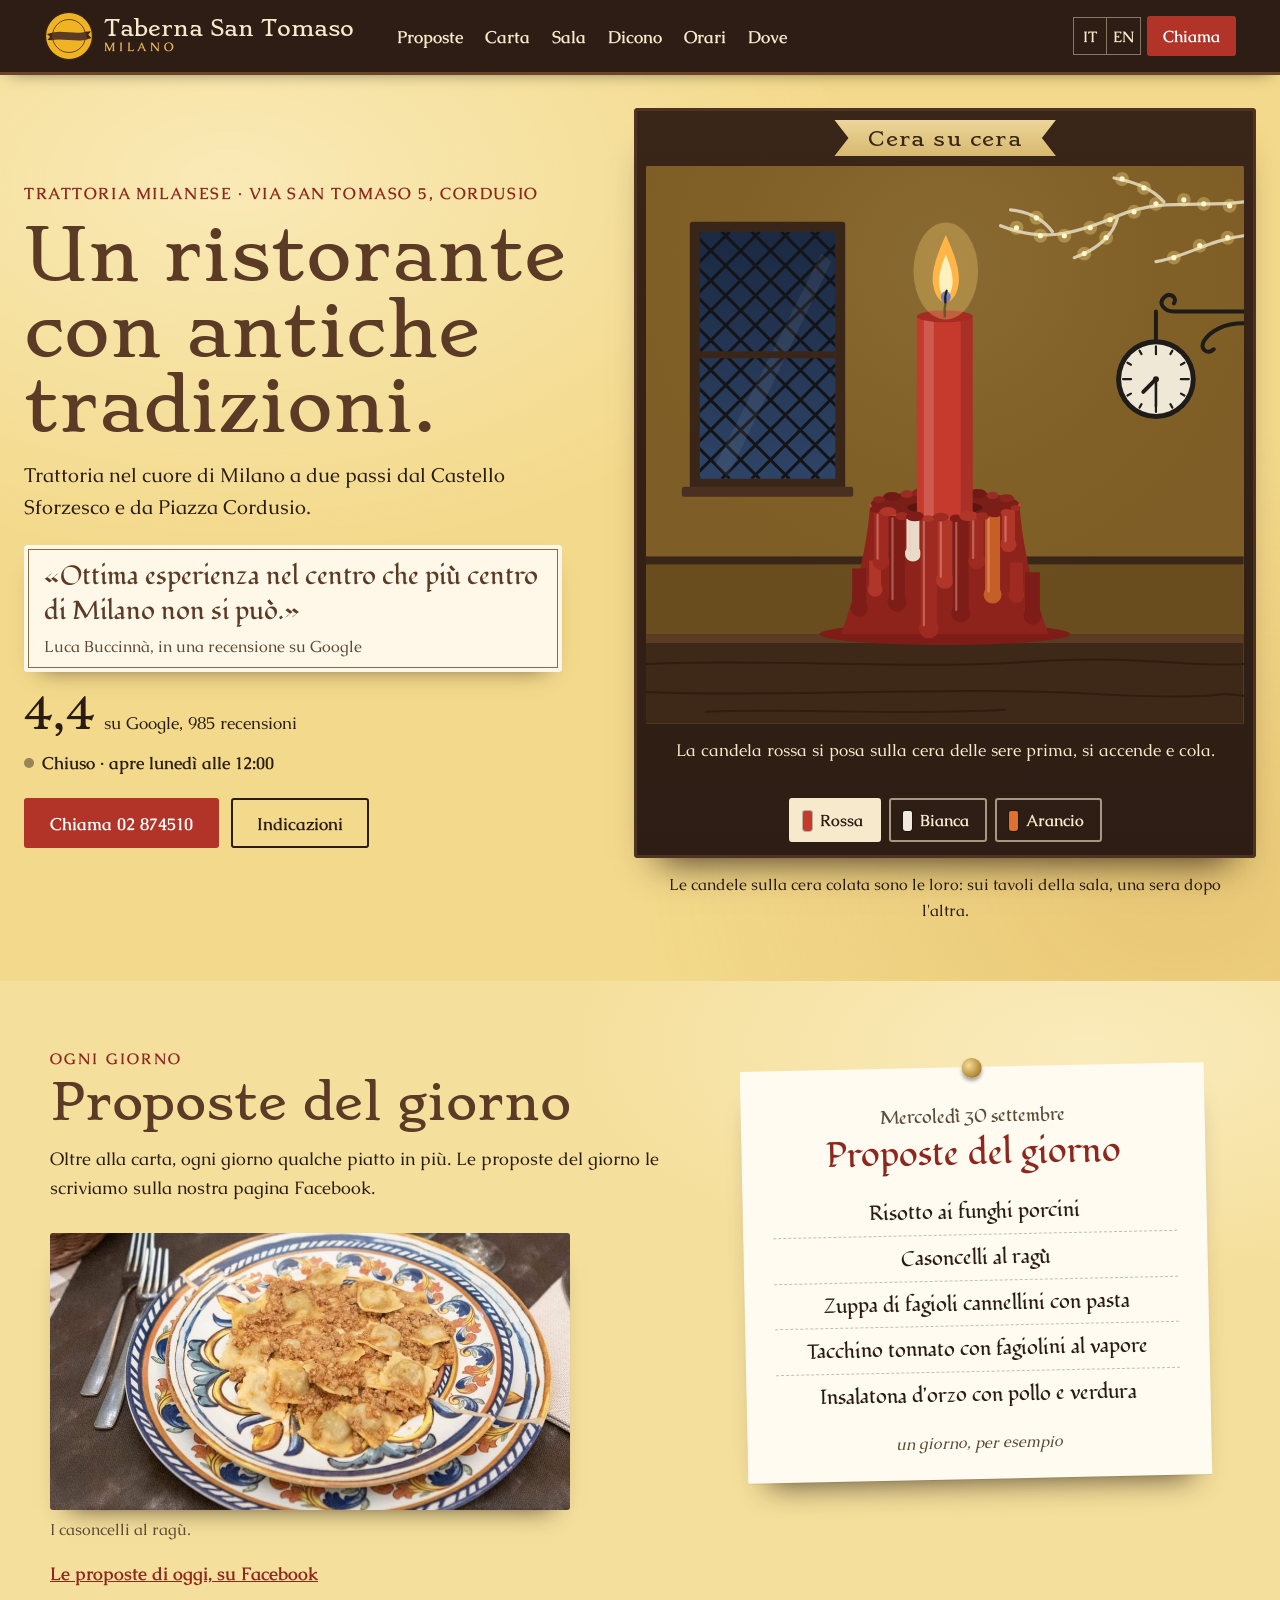
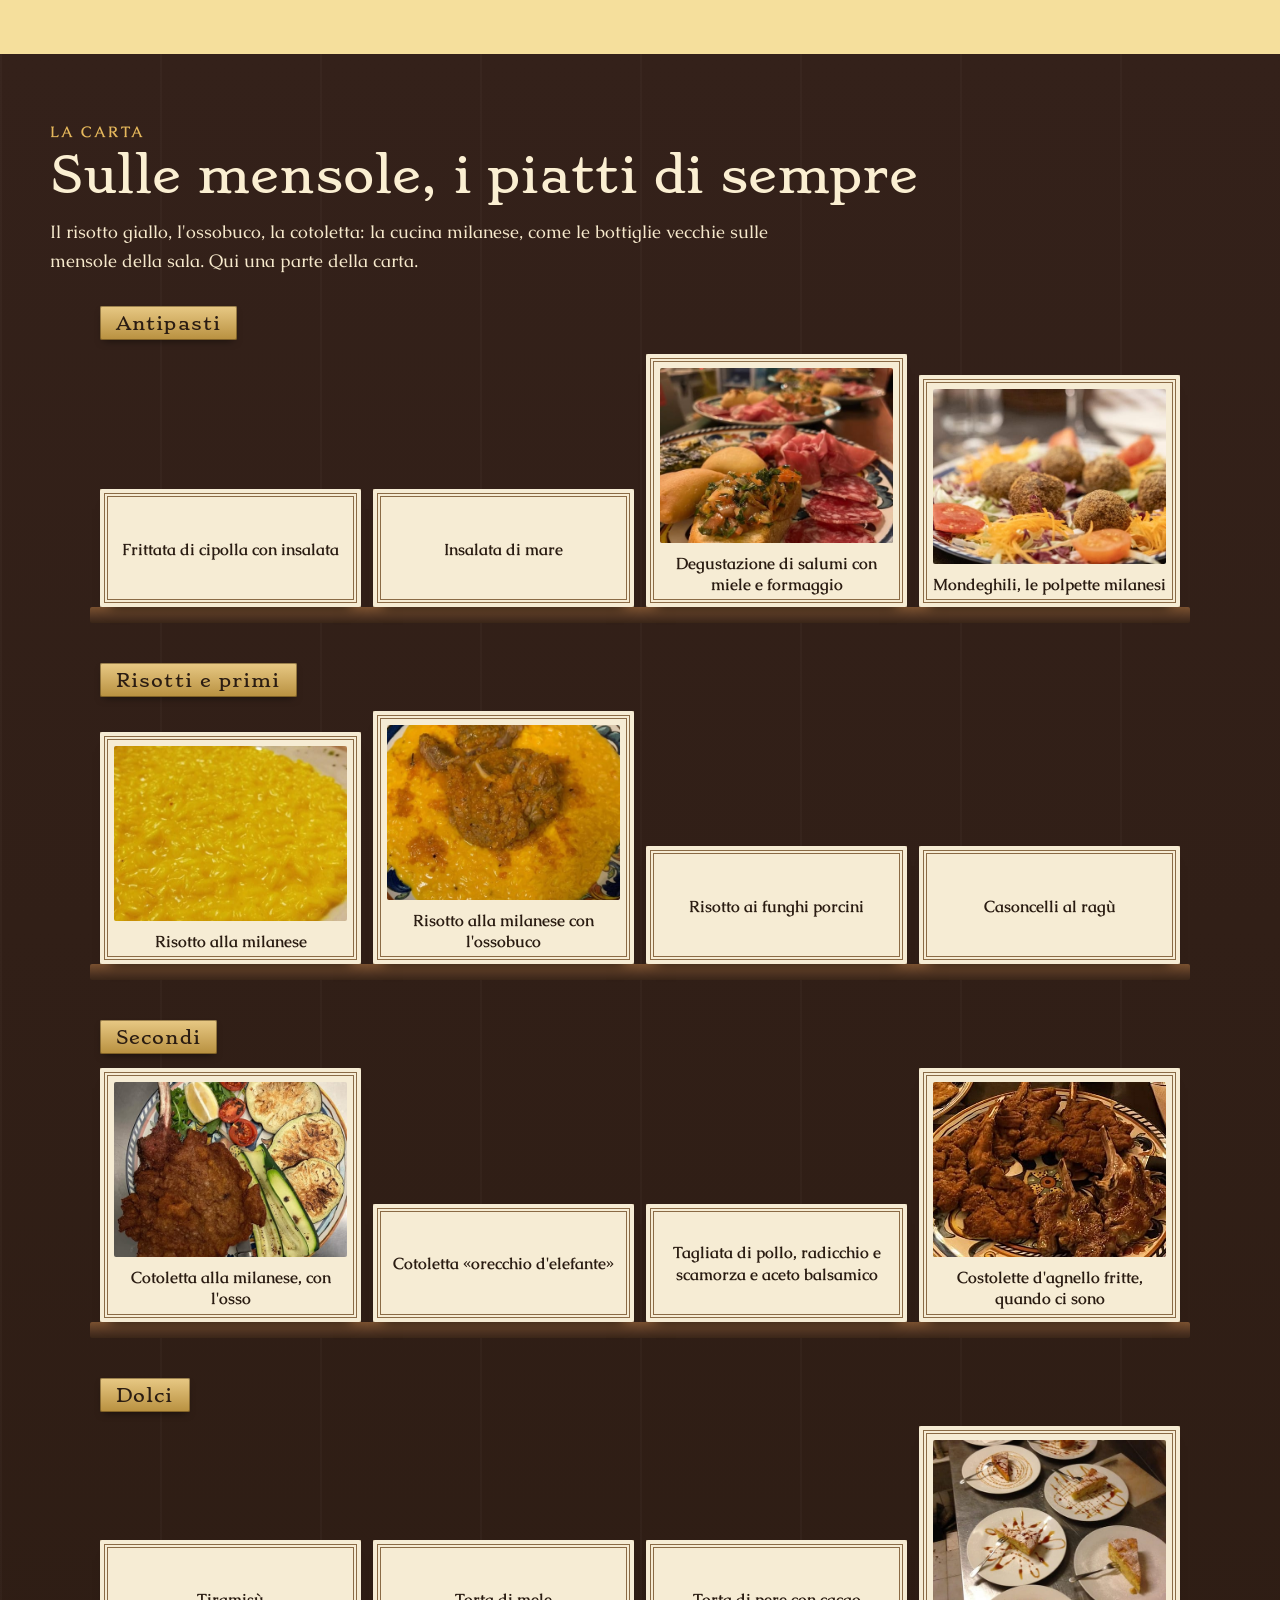
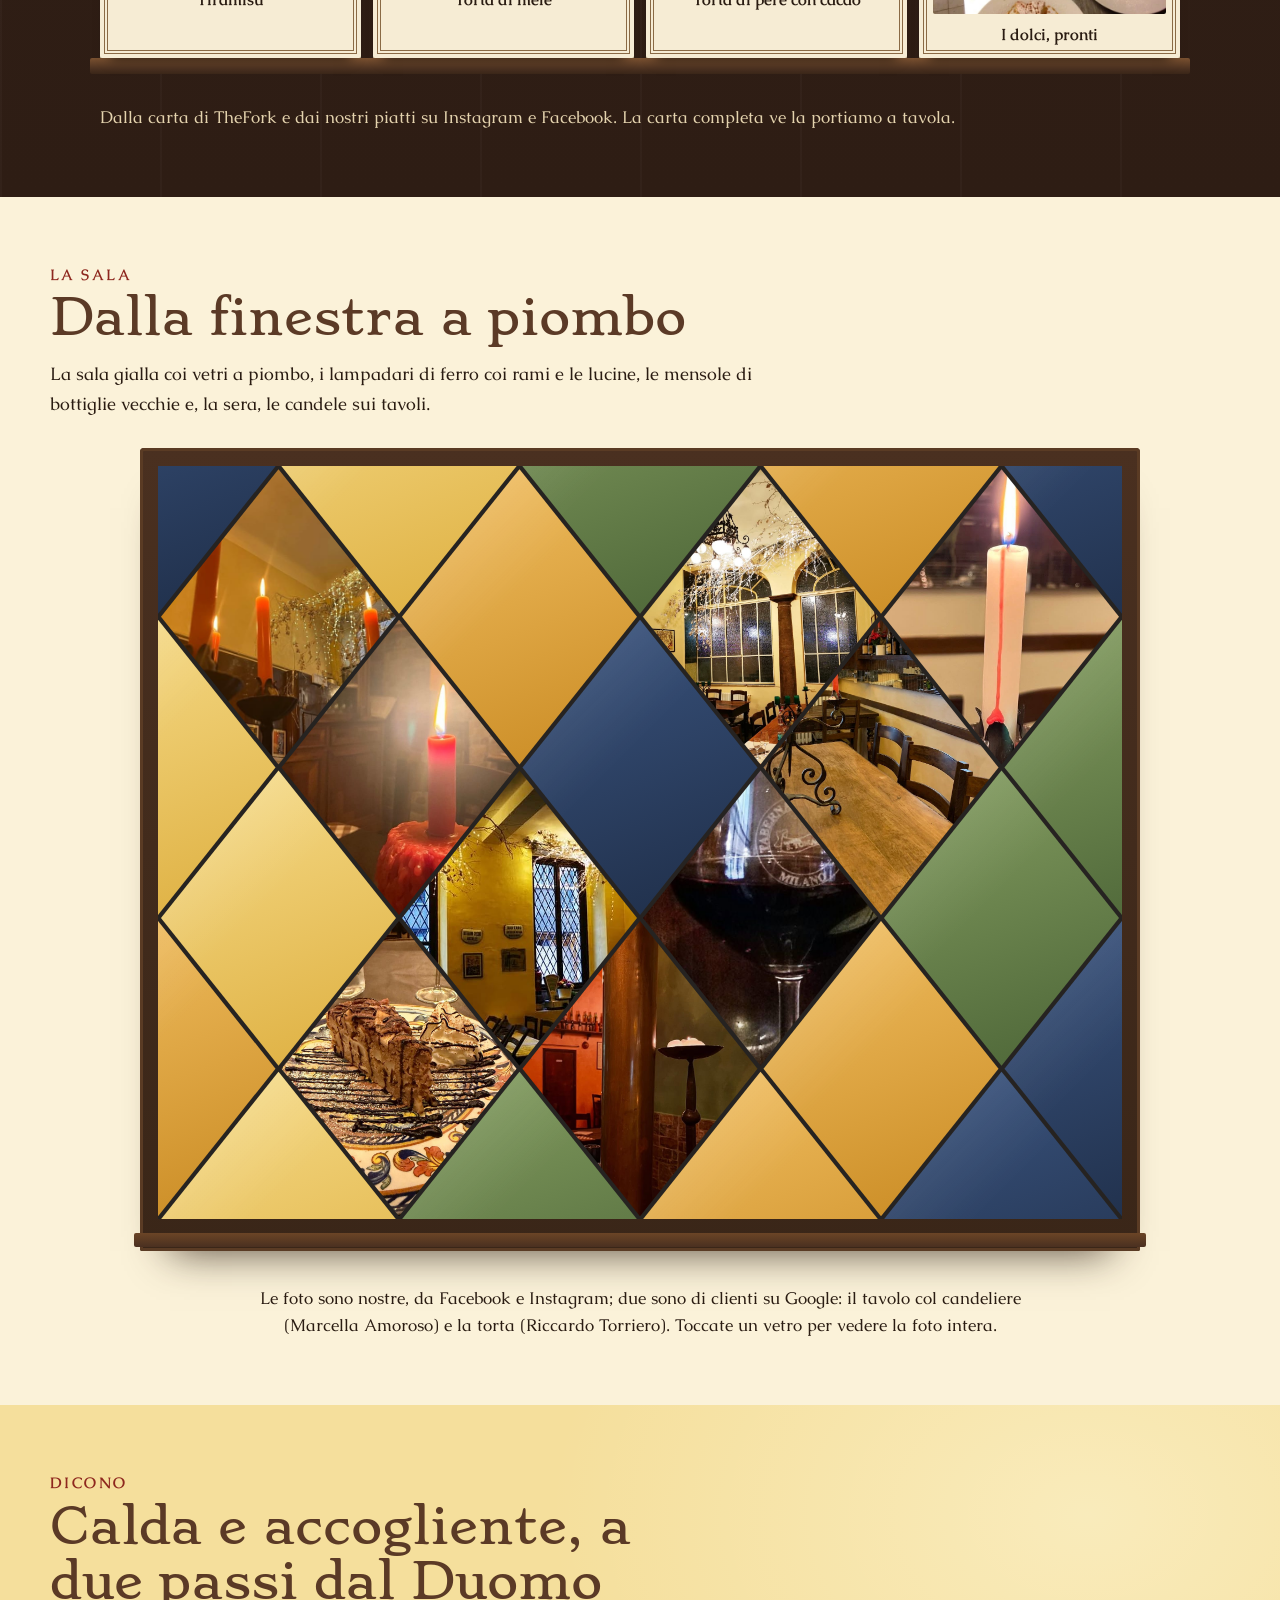
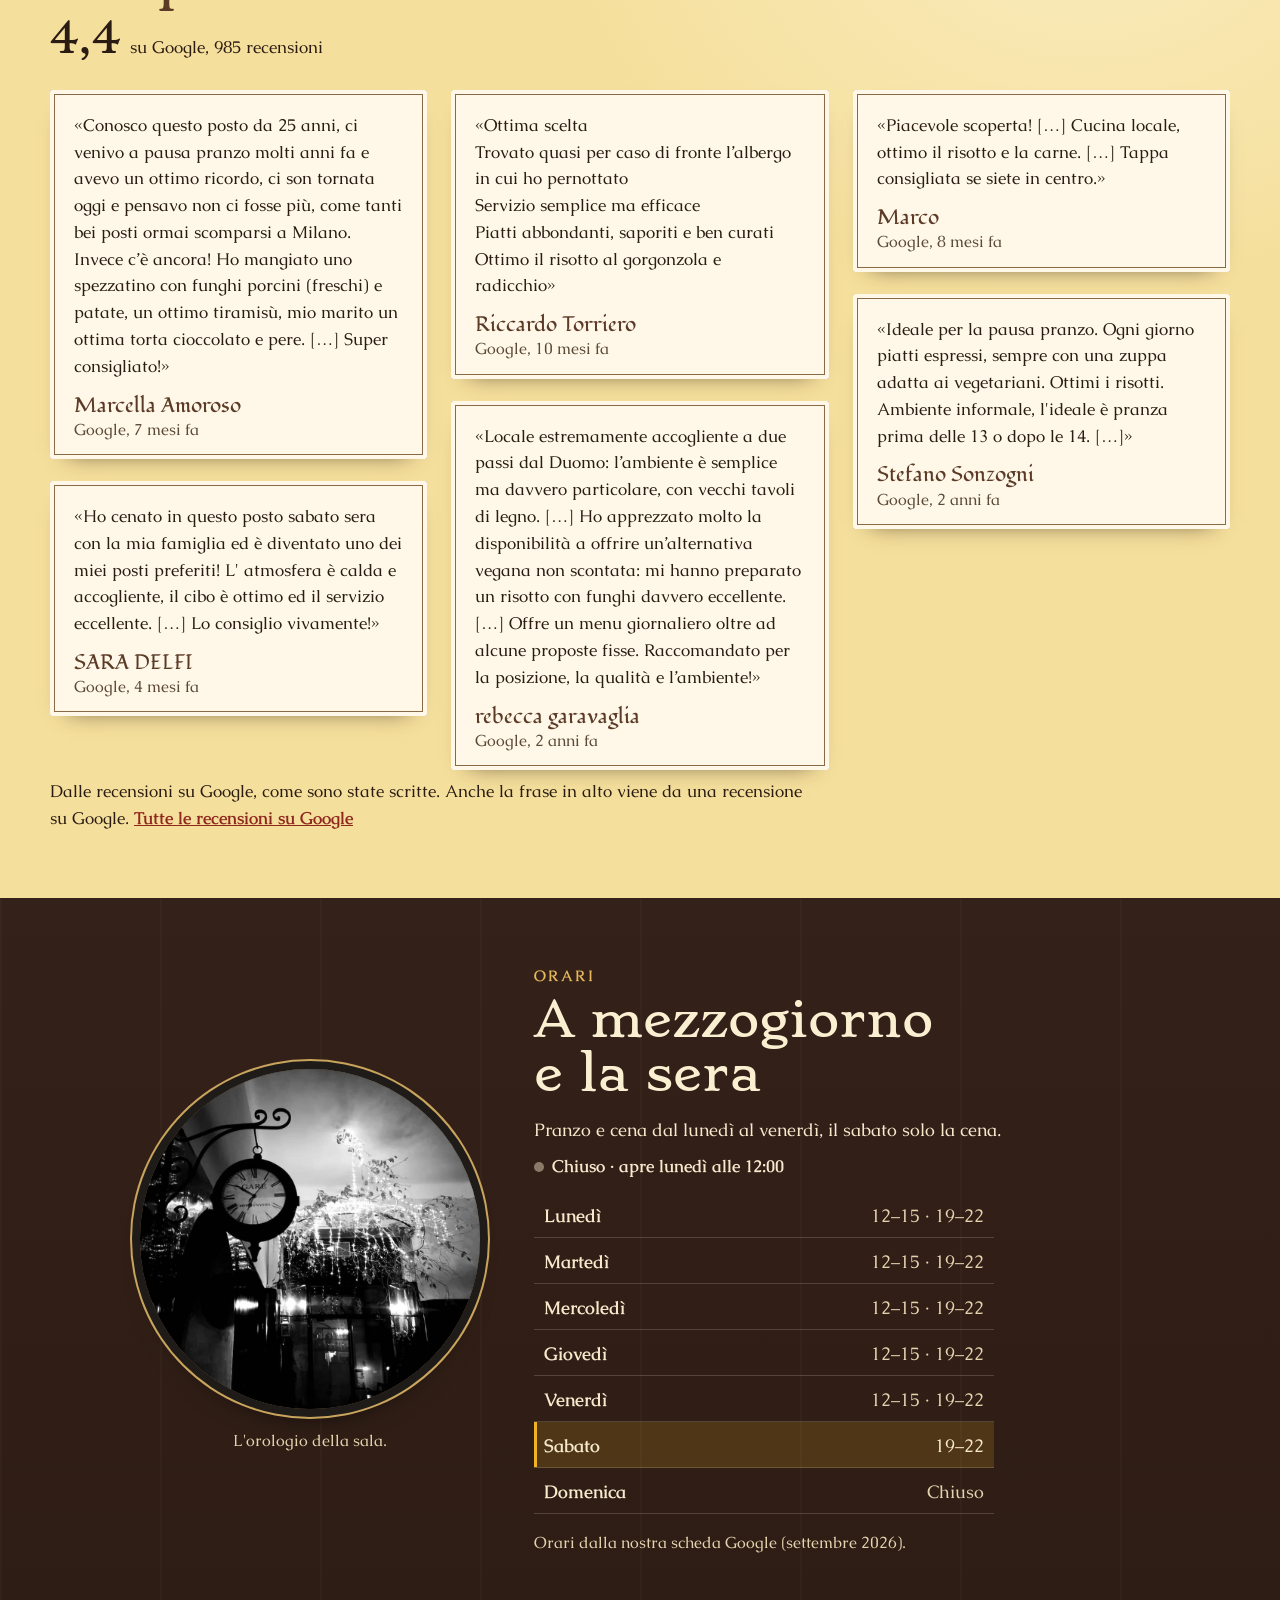
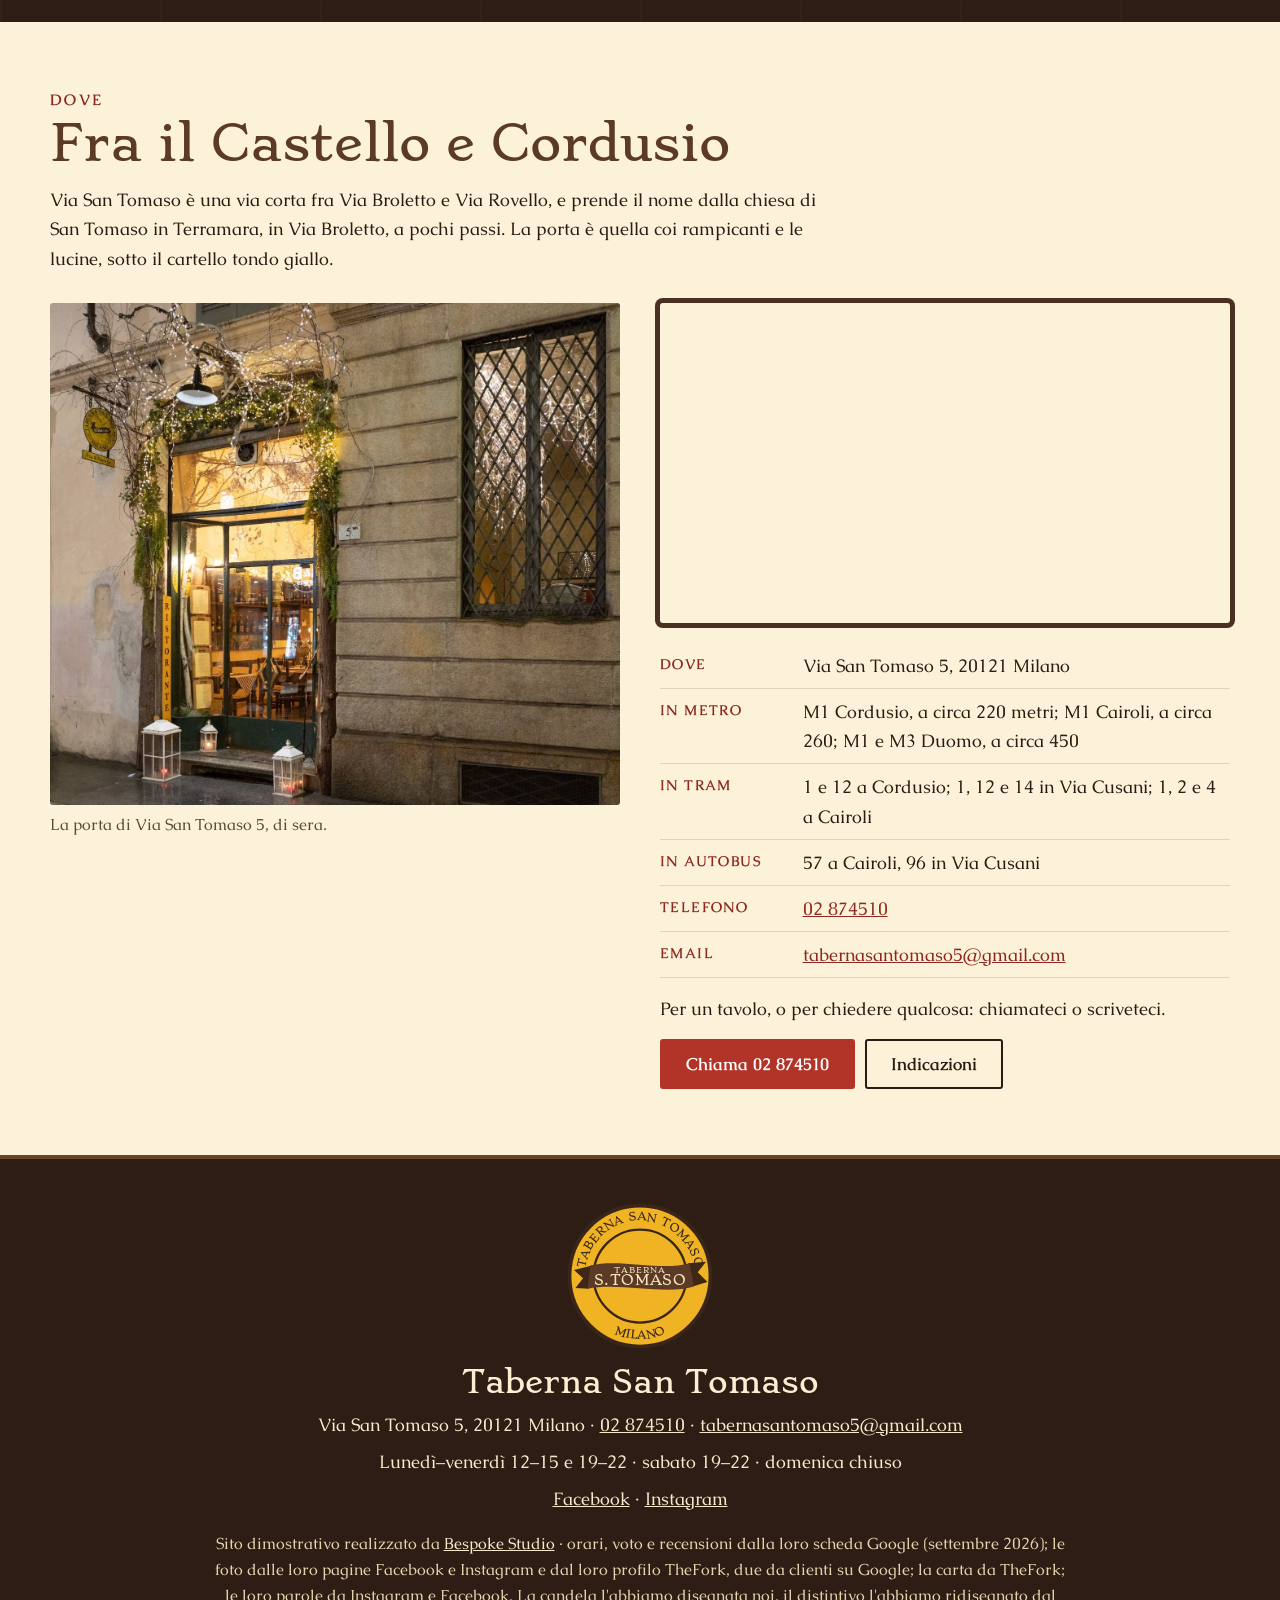
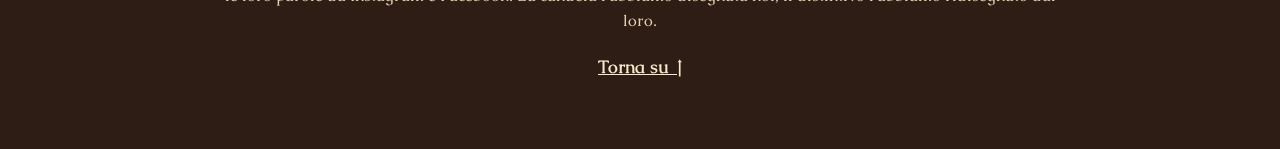
==== index.html @ 93ff3c78 "Taberna San Tomaso, Via San Tomaso 5 — cera su cera La trattoria milanese fra Cordusio e il Castello" ====
<!DOCTYPE html>
<html lang="it" class="no-js">
<head>
<meta charset="utf-8">
<meta name="viewport" content="width=device-width, initial-scale=1">
<script>(function(){var r=document.documentElement;r.classList.remove('no-js');
/* la firma: finché main.js non parte c'è la sala senza la candela nuova; se il codice non arriva, dopo 2,5 s la candela accesa */
try{if(!matchMedia('(prefers-reduced-motion: reduce)').matches){r.classList.add('firma-attesa');window.__attesaCera=setTimeout(function(){r.classList.remove('firma-attesa')},2500)}}catch(e){}})()</script>
<title>Taberna San Tomaso — Trattoria milanese in Via San Tomaso 5, Milano (Cordusio)</title>
<meta name="description" content="Taberna San Tomaso, Via San Tomaso 5, Milano: trattoria milanese fra Cordusio e il Castello Sforzesco. Risotto alla milanese, ossobuco, cotoletta, le proposte del giorno. Lun–ven 12–15 e 19–22, sabato 19–22. Google 4,4 su 985. Tel. 02 874510.">
<link rel="canonical" href="https://rotenzark.github.io/taberna-san-tomaso/">
<meta property="og:type" content="website">
<meta property="og:title" content="Taberna San Tomaso — Un ristorante con antiche tradizioni.">
<meta property="og:description" content="La trattoria milanese di Via San Tomaso 5, a due passi dal Castello Sforzesco e da Piazza Cordusio.">
<meta property="og:image" content="https://rotenzark.github.io/taberna-san-tomaso/img/og.jpg">
<meta property="og:url" content="https://rotenzark.github.io/taberna-san-tomaso/">
<meta property="og:locale" content="it_IT">
<meta name="twitter:card" content="summary_large_image">
<meta name="theme-color" content="#2E1D14">
<link rel="icon" href="img/favicon.svg" type="image/svg+xml">
<link rel="icon" href="img/favicon-32.png" sizes="32x32" type="image/png">
<link rel="apple-touch-icon" href="img/apple-touch-icon.png">
<link rel="preconnect" href="https://fonts.googleapis.com">
<link rel="preconnect" href="https://fonts.gstatic.com" crossorigin>
<link href="https://fonts.googleapis.com/css2?family=Stoke:wght@300;400&amp;family=Fondamento&amp;family=Caudex:ital,wght@0,400;0,700;1,400&amp;display=swap" rel="stylesheet">
<link rel="stylesheet" href="css/styles.css?v=1">
<script src="https://cdn.jsdelivr.net/npm/gsap@3.12.5/dist/gsap.min.js" defer></script>
<script src="https://cdn.jsdelivr.net/npm/gsap@3.12.5/dist/ScrollTrigger.min.js" defer></script>
<script src="js/main.js?v=1" defer></script>
<script type="application/ld+json">
{"@context":"https://schema.org","@type":"Restaurant","name":"Taberna San Tomaso","description":"Trattoria milanese in Via San Tomaso 5 a Milano, fra Cordusio e il Castello Sforzesco: risotto alla milanese, ossobuco, cotoletta, le proposte del giorno.","url":"https://rotenzark.github.io/taberna-san-tomaso/","image":"https://rotenzark.github.io/taberna-san-tomaso/img/og.jpg","telephone":"+39 02 874510","email":"tabernasantomaso5@gmail.com","servesCuisine":["Milanese","Italiana"],"address":{"@type":"PostalAddress","streetAddress":"Via San Tomaso 5","postalCode":"20121","addressLocality":"Milano","addressRegion":"MI","addressCountry":"IT"},"geo":{"@type":"GeoCoordinates","latitude":45.4671749,"longitude":9.1848649},"openingHoursSpecification":[{"@type":"OpeningHoursSpecification","dayOfWeek":["Monday","Tuesday","Wednesday","Thursday","Friday"],"opens":"12:00","closes":"15:00"},{"@type":"OpeningHoursSpecification","dayOfWeek":["Monday","Tuesday","Wednesday","Thursday","Friday","Saturday"],"opens":"19:00","closes":"22:00"}],"aggregateRating":{"@type":"AggregateRating","ratingValue":"4.4","reviewCount":"985","bestRating":"5"}}
</script>
</head>
<body>

<a class="salta" href="#contenuto" data-i18n="m.salta">Vai al contenuto</a>

<header class="testata" id="testata">
  <div class="testata__dentro">
    <a class="marchio" href="#inizio" aria-label="Taberna San Tomaso: torna all'inizio" data-i18n-aria="m.top">
      <svg class="marchio__tondo" viewBox="0 0 200 200" aria-hidden="true"><circle class="distintivo__fondo" cx="100" cy="100" r="94"/><circle class="distintivo__anello" cx="100" cy="100" r="66"/><path class="distintivo__coda" d="M36 86 L12 92 L24 103 L14 116 L32 117 Z M164 83 L188 81 L177 95 L190 108 L170 114 Z"/><path class="distintivo__nastro" d="M34 86 C 72 76, 128 94, 166 83 L 172 114 C 134 126, 72 108, 30 117 Z"/></svg>
      <span class="marchio__testo" aria-hidden="true"><span class="marchio__nome">Taberna San Tomaso</span><span class="marchio__citta">MILANO</span></span>
    </a>
    <nav id="mainNav" class="voci" aria-label="Le sezioni" data-i18n-aria="m.nav">
      <a href="#proposte" data-i18n="n.proposte">Proposte</a>
      <a href="#carta" data-i18n="n.carta">Carta</a>
      <a href="#sala" data-i18n="n.sala">Sala</a>
      <a href="#dicono" data-i18n="n.dicono">Dicono</a>
      <a href="#orari" data-i18n="n.orari">Orari</a>
      <a href="#dove" data-i18n="n.dove">Dove</a>
    </nav>
    <div class="testata__azioni">
      <div class="lingue" role="group" aria-label="Lingua" data-i18n-aria="m.lingua">
        <button type="button" data-lang="it" aria-pressed="true">IT</button>
        <button type="button" data-lang="en" aria-pressed="false">EN</button>
      </div>
      <a class="chiama" href="tel:+3902874510"><span data-i18n="t.chiama">Chiama</span></a>
      <button id="burger" class="burger" type="button" aria-expanded="false" aria-controls="menuMobile" aria-label="Apri il menu" data-i18n-aria="m.menu"><span></span><span></span><span></span></button>
    </div>
  </div>
</header>

<nav id="menuMobile" class="menu-mobile" hidden aria-label="Le sezioni" data-i18n-aria="m.nav">
  <a href="#proposte" data-i18n="n.proposte">Proposte</a>
  <a href="#carta" data-i18n="n.carta">Carta</a>
  <a href="#sala" data-i18n="n.sala">Sala</a>
  <a href="#dicono" data-i18n="n.dicono">Dicono</a>
  <a href="#orari" data-i18n="n.orari">Orari</a>
  <a href="#dove" data-i18n="n.dove">Dove</a>
  <a class="menu-mobile__tel" href="tel:+3902874510"><span data-i18n="t.chiama">Chiama</span> <span class="intero">02 874510</span></a>
</nav>

<main id="contenuto">

  <!-- ══════ L'APERTURA: il muro giallo e la candela ══════ -->
  <section id="inizio" class="apertura" aria-labelledby="titolo">
    <div class="apertura__testo">
      <p class="apertura__sopra" data-i18n="h.sopra">Trattoria milanese · Via San Tomaso 5, Cordusio</p>
      <h1 id="titolo" class="titolo" data-i18n="h.titolo">Un ristorante con antiche tradizioni.</h1>
      <p class="apertura__frase" data-i18n="h.testo">Trattoria nel cuore di Milano a due passi dal Castello Sforzesco e da Piazza Cordusio.</p>
      <blockquote class="citazione">
        <p>«Ottima esperienza nel centro che più centro di Milano non si può.»</p>
        <footer data-i18n="h.chi">Luca Buccinnà, in una recensione su Google</footer>
      </blockquote>
      <p class="voto"><b class="voto__n">4,4</b> <span class="voto__su" data-i18n="h.google">su Google, 985 recensioni</span></p>
      <p class="stato" id="orarioStato">Pranzo e cena, dal lunedì al sabato</p>
      <div class="apertura__azioni">
        <a class="bottone bottone--pieno" href="tel:+3902874510"><span data-i18n="t.chiama">Chiama</span>&nbsp;<span class="intero">02 874510</span></a>
        <a class="bottone bottone--vuoto" href="https://www.google.com/maps/dir/?api=1&amp;destination=Taberna+San+Tomaso%2C+Via+San+Tomaso+5%2C+20121+Milano" target="_blank" rel="noopener" data-i18n="t.indicazioni">Indicazioni</a>
      </div>
    </div>
    <div class="apertura__firma">
      <div class="quadro">
        <p class="insegna" aria-hidden="true"><span class="insegna__nastro" data-i18n="p.insegna">Cera su cera</span></p>
        <figure class="tavola" id="cera-firma" data-modo="0" data-firma="fatta">
<!--CERA--><svg class="cera__svg" id="ceraSvg" viewBox="0 0 600 560" role="img" aria-labelledby="ceraTitolo ceraDesc">
        <title id="ceraTitolo" data-i18n="p.titolo">Cera su cera</title>
        <desc id="ceraDesc" data-i18n="p.desc">Sul tavolo di legno, davanti al muro giallo e alla finestra a piombo, la cera colata delle sere prima. La candela nuova scende e si posa sopra; allo stoppino la scintilla, poi la fiamma; la luce si allarga sul muro; il bordo si scioglie e due colate scendono lungo la candela. Tre candele: rossa, bianca, arancio.</desc>
        <defs>
          <radialGradient id="tsm-alone"><stop offset="0" stop-color="#FFF3C9"/><stop offset=".28" stop-color="#F9DB86" stop-opacity=".82"/><stop offset=".62" stop-color="#EBBB4E" stop-opacity=".34"/><stop offset="1" stop-color="#E9B84A" stop-opacity="0"/></radialGradient>
          <linearGradient id="tsm-notte" x1="0" y1="0" x2="0" y2="1"><stop offset="0" stop-color="#1B2942"/><stop offset="1" stop-color="#2E4467"/></linearGradient>
          <clipPath id="tsm-vetro"><rect x="54" y="66" width="136" height="248"/></clipPath>
          <clipPath id="tsm-sopra"><rect x="0" y="0" width="600" height="468"/></clipPath>
        </defs>
        <rect class="muro" x="0" y="0" width="600" height="470"/>
        <rect class="muro__zoccolo" x="0" y="398" width="600" height="72"/><rect class="muro__cimasa" x="0" y="392" width="600" height="8"/>
        <g class="modo" data-m="0"><circle class="luce" data-m="0" cx="301" cy="100" r="340" opacity="1"/></g>
        <g class="modo" data-m="1"><circle class="luce" data-m="1" cx="301" cy="100" r="340" opacity="1"/></g>
        <g class="modo" data-m="2"><circle class="luce" data-m="2" cx="301" cy="100" r="340" opacity="1"/></g>
        <g class="finestrella"><rect class="finestrella__telaio" x="44" y="56" width="156" height="268" rx="3"/><rect class="finestrella__vetro" x="54" y="66" width="136" height="248"/><path class="finestrella__piombo" clip-path="url(#tsm-vetro)" d="M-194 66 L54 314 M-194 314 L54 66 M-164 66 L84 314 M-164 314 L84 66 M-134 66 L114 314 M-134 314 L114 66 M-104 66 L144 314 M-104 314 L144 66 M-74 66 L174 314 M-74 314 L174 66 M-44 66 L204 314 M-44 314 L204 66 M-14 66 L234 314 M-14 314 L234 66 M16 66 L264 314 M16 314 L264 66 M46 66 L294 314 M46 314 L294 66 M76 66 L324 314 M76 314 L324 66 M106 66 L354 314 M106 314 L354 66 M136 66 L384 314 M136 314 L384 66 M166 66 L414 314 M166 314 L414 66 M196 66 L444 314 M196 314 L444 66 M226 66 L474 314 M226 314 L474 66 M256 66 L504 314 M256 314 L504 66 M286 66 L534 314 M286 314 L534 66 M316 66 L564 314 M316 314 L564 66 M346 66 L594 314 M346 314 L594 66 M376 66 L624 314 M376 314 L624 66 M406 66 L654 314 M406 314 L654 66 M436 66 L684 314 M436 314 L684 66"/><path class="finestrella__riflesso" d="M70 300 L176 88 L186 96 L82 312 Z"/><rect class="finestrella__traversa" x="54" y="186" width="136" height="7"/><rect class="finestrella__davanzale" x="36" y="322" width="172" height="10" rx="2"/></g>
        <g class="rami__tutti"><path class="rami" d="M612 34 C 566 44, 520 30, 474 50 S 396 76, 356 60 M520 36 C 508 22, 490 16, 470 12 M474 50 C 470 70, 452 84, 430 92 M600 70 C 566 74, 540 92, 512 96 M408 66 C 398 52, 384 46, 366 44"/><circle class="lucina__alone" cx="586" cy="40" r="7"/><circle class="lucina" cx="586" cy="40" r="2.6"/><circle class="lucina__alone" cx="560" cy="38" r="7"/><circle class="lucina" cx="560" cy="38" r="2.6"/><circle class="lucina__alone" cx="540" cy="34" r="7"/><circle class="lucina" cx="540" cy="34" r="2.6"/><circle class="lucina__alone" cx="512" cy="38" r="7"/><circle class="lucina" cx="512" cy="38" r="2.6"/><circle class="lucina__alone" cx="490" cy="46" r="7"/><circle class="lucina" cx="490" cy="46" r="2.6"/><circle class="lucina__alone" cx="466" cy="54" r="7"/><circle class="lucina" cx="466" cy="54" r="2.6"/><circle class="lucina__alone" cx="446" cy="62" r="7"/><circle class="lucina" cx="446" cy="62" r="2.6"/><circle class="lucina__alone" cx="420" cy="70" r="7"/><circle class="lucina" cx="420" cy="70" r="2.6"/><circle class="lucina__alone" cx="396" cy="70" r="7"/><circle class="lucina" cx="396" cy="70" r="2.6"/><circle class="lucina__alone" cx="372" cy="62" r="7"/><circle class="lucina" cx="372" cy="62" r="2.6"/><circle class="lucina__alone" cx="500" cy="22" r="7"/><circle class="lucina" cx="500" cy="22" r="2.6"/><circle class="lucina__alone" cx="478" cy="13" r="7"/><circle class="lucina" cx="478" cy="13" r="2.6"/><circle class="lucina__alone" cx="462" cy="72" r="7"/><circle class="lucina" cx="462" cy="72" r="2.6"/><circle class="lucina__alone" cx="440" cy="88" r="7"/><circle class="lucina" cx="440" cy="88" r="2.6"/><circle class="lucina__alone" cx="584" cy="72" r="7"/><circle class="lucina" cx="584" cy="72" r="2.6"/><circle class="lucina__alone" cx="556" cy="80" r="7"/><circle class="lucina" cx="556" cy="80" r="2.6"/><circle class="lucina__alone" cx="530" cy="92" r="7"/><circle class="lucina" cx="530" cy="92" r="2.6"/><circle class="lucina__alone" cx="392" cy="52" r="7"/><circle class="lucina" cx="392" cy="52" r="2.6"/></g>
        <g class="orologio"><path class="orologio__staffa" d="M600 146 H 530 C 520 146, 514 138, 520 132 C 526 126, 534 132, 530 138 M600 158 C 580 158, 566 166, 560 176 C 556 184, 564 190, 570 184 M512 146 V 174"/><circle class="orologio__cassa" cx="512" cy="214" r="40"/><circle class="orologio__quadrante" cx="512" cy="214" r="35"/><path class="orologio__tacche" d="M512 189 L512 181 M526.5 188.9 L528.5 185.4 M537.1 199.5 L540.6 197.5 M537 214 L545 214 M537.1 228.5 L540.6 230.5 M526.5 239.1 L528.5 242.6 M512 239 L512 247 M497.5 239.1 L495.5 242.6 M486.9 228.5 L483.4 230.5 M487 214 L479 214 M486.9 199.5 L483.4 197.5 M497.5 188.9 L495.5 185.4"/><path class="orologio__ore" d="M512 214 L499.3 226.7"/><path class="orologio__minuti" d="M512 214 L512 241"/><circle class="orologio__perno" cx="512" cy="214" r="3"/></g>
        <rect class="tavolo" x="0" y="470" width="600" height="90"/><rect class="tavolo__bordo" x="0" y="470" width="600" height="9"/><path class="tavolo__venature" d="M0 500 C 120 494, 260 506, 380 498 S 540 504, 600 500 M0 528 C 140 534, 300 522, 450 530 S 560 526, 600 532 M60 548 C 160 544, 260 552, 360 546"/>
        <g class="cera__retro"><ellipse class="cera__cima" cx="300" cy="340" rx="75" ry="14"/><ellipse class="cera__grumo cera__grumo--a" cx="234" cy="334.9" rx="6" ry="3.4"/><ellipse class="cera__grumo cera__grumo--b" cx="247" cy="331.6" rx="8.5" ry="4.4"/><ellipse class="cera__grumo cera__grumo--c" cx="262" cy="329.4" rx="6.5" ry="3.8"/><ellipse class="cera__grumo cera__grumo--a" cx="276" cy="328.2" rx="9" ry="4.6"/><ellipse class="cera__grumo cera__grumo--b" cx="291" cy="327.6" rx="6" ry="3.4"/><ellipse class="cera__grumo cera__grumo--c" cx="305" cy="327.5" rx="8" ry="4.2"/><ellipse class="cera__grumo cera__grumo--a" cx="319" cy="328" rx="6.5" ry="3.8"/><ellipse class="cera__grumo cera__grumo--b" cx="333" cy="328.9" rx="9" ry="4.6"/><ellipse class="cera__grumo cera__grumo--c" cx="348" cy="330.7" rx="6" ry="3.6"/><ellipse class="cera__grumo cera__grumo--a" cx="362" cy="333.6" rx="7.5" ry="4"/><ellipse class="cera__conca" cx="300" cy="343" rx="38" ry="7"/></g>
        <g class="sopra-il-tavolo" clip-path="url(#tsm-sopra)"><g class="servito" transform="translate(0 0)">
          <g class="modo modo--rossa" data-m="0">
            <g class="candela" data-m="0" transform="translate(0 0)"><rect class="candela__corpo" x="272" y="150" width="56" height="214" rx="4"/><rect class="candela__luce" x="279" y="152" width="10" height="210"/><rect class="candela__ombra" x="316" y="152" width="12" height="210"/><ellipse class="candela__cima" cx="300" cy="151" rx="28" ry="6"/><path class="stoppino" d="M300 151 Q299 144 301 136"/></g>
            <g class="pozza" data-m="0" opacity="1"><ellipse class="pozza__lago" cx="300" cy="151.5" rx="21" ry="4.2"/><ellipse class="pozza__lustro" cx="294" cy="150.4" rx="8" ry="1.5"/><path class="pozza__lago" d="M319 149 C 325 150, 328 154, 327 160 C 326 163, 322 162, 322 158 C 322 155, 320 153, 317 152 Z"/></g>
            <path class="cola cola1" data-m="0" d="M322 153 C326 175, 321 196, 324 222 C327 248, 322 256, 325 276" stroke-dasharray="126 150" stroke-dashoffset="0"/>
            <path class="cola cola2" data-m="0" d="M279 154 C275 186, 281 212, 277 246 C273 280, 280 306, 278 350" stroke-dasharray="199 223" stroke-dashoffset="0"/>
            <g class="fiamma" data-m="0" transform="translate(301 136) scale(1) translate(-301 -136)" opacity="1"><ellipse class="fiamma__alone" cx="301" cy="102" rx="36" ry="54"/><path class="fiamma__fuori" d="M301 62 C 311 84, 318 104, 315 118 C 313 130, 307 137, 301 137 C 295 137, 289 130, 287 118 C 284 104, 291 84, 301 62 Z"/><path class="fiamma__dentro" d="M301 84 C 307 98, 310 110, 308 120 C 306 128, 304 131, 301 131 C 298 131, 296 128, 294 120 C 292 110, 295 98, 301 84 Z"/><ellipse class="fiamma__blu" cx="301" cy="131" rx="5.5" ry="6.5"/><path class="fiamma__stoppino" d="M300.5 137 Q299.5 130 302 124"/></g>
            <path class="scintilla" data-m="0" d="M302 116 L304 126 L314 128 L304 130 L302 140 L300 130 L290 128 L300 126 Z" opacity="0"/>
          </g>
          <g class="modo modo--bianca" data-m="1">
            <g class="candela" data-m="1" transform="translate(0 0)"><rect class="candela__corpo" x="272" y="150" width="56" height="214" rx="4"/><rect class="candela__luce" x="279" y="152" width="10" height="210"/><rect class="candela__ombra" x="316" y="152" width="12" height="210"/><ellipse class="candela__cima" cx="300" cy="151" rx="28" ry="6"/><path class="stoppino" d="M300 151 Q299 144 301 136"/></g>
            <g class="pozza" data-m="1" opacity="1"><ellipse class="pozza__lago" cx="300" cy="151.5" rx="21" ry="4.2"/><ellipse class="pozza__lustro" cx="294" cy="150.4" rx="8" ry="1.5"/><path class="pozza__lago" d="M319 149 C 325 150, 328 154, 327 160 C 326 163, 322 162, 322 158 C 322 155, 320 153, 317 152 Z"/></g>
            <path class="cola cola1" data-m="1" d="M322 153 C326 175, 321 196, 324 222 C327 248, 322 256, 325 276" stroke-dasharray="126 150" stroke-dashoffset="0"/>
            <path class="cola cola2" data-m="1" d="M279 154 C275 186, 281 212, 277 246 C273 280, 280 306, 278 350" stroke-dasharray="199 223" stroke-dashoffset="0"/>
            <g class="fiamma" data-m="1" transform="translate(301 136) scale(1) translate(-301 -136)" opacity="1"><ellipse class="fiamma__alone" cx="301" cy="102" rx="36" ry="54"/><path class="fiamma__fuori" d="M301 62 C 311 84, 318 104, 315 118 C 313 130, 307 137, 301 137 C 295 137, 289 130, 287 118 C 284 104, 291 84, 301 62 Z"/><path class="fiamma__dentro" d="M301 84 C 307 98, 310 110, 308 120 C 306 128, 304 131, 301 131 C 298 131, 296 128, 294 120 C 292 110, 295 98, 301 84 Z"/><ellipse class="fiamma__blu" cx="301" cy="131" rx="5.5" ry="6.5"/><path class="fiamma__stoppino" d="M300.5 137 Q299.5 130 302 124"/></g>
            <path class="scintilla" data-m="1" d="M302 116 L304 126 L314 128 L304 130 L302 140 L300 130 L290 128 L300 126 Z" opacity="0"/>
          </g>
          <g class="modo modo--arancio" data-m="2">
            <g class="candela" data-m="2" transform="translate(0 0)"><rect class="candela__corpo" x="272" y="150" width="56" height="214" rx="4"/><rect class="candela__luce" x="279" y="152" width="10" height="210"/><rect class="candela__ombra" x="316" y="152" width="12" height="210"/><ellipse class="candela__cima" cx="300" cy="151" rx="28" ry="6"/><path class="stoppino" d="M300 151 Q299 144 301 136"/></g>
            <g class="pozza" data-m="2" opacity="1"><ellipse class="pozza__lago" cx="300" cy="151.5" rx="21" ry="4.2"/><ellipse class="pozza__lustro" cx="294" cy="150.4" rx="8" ry="1.5"/><path class="pozza__lago" d="M319 149 C 325 150, 328 154, 327 160 C 326 163, 322 162, 322 158 C 322 155, 320 153, 317 152 Z"/></g>
            <path class="cola cola1" data-m="2" d="M322 153 C326 175, 321 196, 324 222 C327 248, 322 256, 325 276" stroke-dasharray="126 150" stroke-dashoffset="0"/>
            <path class="cola cola2" data-m="2" d="M279 154 C275 186, 281 212, 277 246 C273 280, 280 306, 278 350" stroke-dasharray="199 223" stroke-dashoffset="0"/>
            <g class="fiamma" data-m="2" transform="translate(301 136) scale(1) translate(-301 -136)" opacity="1"><ellipse class="fiamma__alone" cx="301" cy="102" rx="36" ry="54"/><path class="fiamma__fuori" d="M301 62 C 311 84, 318 104, 315 118 C 313 130, 307 137, 301 137 C 295 137, 289 130, 287 118 C 284 104, 291 84, 301 62 Z"/><path class="fiamma__dentro" d="M301 84 C 307 98, 310 110, 308 120 C 306 128, 304 131, 301 131 C 298 131, 296 128, 294 120 C 292 110, 295 98, 301 84 Z"/><ellipse class="fiamma__blu" cx="301" cy="131" rx="5.5" ry="6.5"/><path class="fiamma__stoppino" d="M300.5 137 Q299.5 130 302 124"/></g>
            <path class="scintilla" data-m="2" d="M302 116 L304 126 L314 128 L304 130 L302 140 L300 130 L290 128 L300 126 Z" opacity="0"/>
          </g>
        </g></g>
        <g class="cera__fronte"><ellipse class="cera__lago" cx="300" cy="470" rx="126" ry="11"/><path class="cera__corpo" d="M225 340 A75 14 0 0 0 375 340 C 377 372, 386 420, 404 470 H 196 C 214 420, 223 372, 225 340 Z"/><path class="cera__lingua cera__lingua--b" d="M207 404 V443 A7 7 0 0 0 221 443 V404 Z"/><circle class="cera__lingua cera__lingua--b" cx="214" cy="444" r="8.5"/><path class="cera__lingua cera__lingua--c" d="M224 396 V424 A6 6 0 0 0 236 424 V396 Z"/><circle class="cera__lingua cera__lingua--c" cx="230" cy="425" r="7.5"/><path class="cera__lingua cera__lingua--a" d="M365.5 398 V429.5 A6.5 6.5 0 0 0 378.5 429.5 V398 Z"/><circle class="cera__lingua cera__lingua--a" cx="372" cy="430.5" r="8"/><path class="cera__lingua cera__lingua--b" d="M380.5 408 V450.5 A7.5 7.5 0 0 0 395.5 450.5 V408 Z"/><circle class="cera__lingua cera__lingua--b" cx="388" cy="451.5" r="9"/><path class="cera__lingua cera__lingua--a" d="M229 345.3 V396.3 A7 7 0 0 0 243 396.3 V345.3 Z"/><circle class="cera__lingua cera__lingua--a" cx="236" cy="397.3" r="8.5"/><path class="cera__riflesso" d="M232.5 350.3 V394.3"/><path class="cera__lingua cera__lingua--b" d="M244 348.8 V436.8 A8 8 0 0 0 260 436.8 V348.8 Z"/><circle class="cera__lingua cera__lingua--b" cx="252" cy="437.8" r="9.5"/><path class="cera__riflesso" d="M247.5 353.8 V434.8"/><path class="cera__lingua cera__lingua--bianca" d="M261.5 350.7 V388.2 A6.5 6.5 0 0 0 274.5 388.2 V350.7 Z"/><circle class="cera__lingua cera__lingua--bianca" cx="268" cy="389.2" r="8"/><path class="cera__riflesso" d="M265 355.7 V386.2"/><path class="cera__lingua cera__lingua--a" d="M275.5 351.7 V463.2 A8.5 8.5 0 0 0 292.5 463.2 V351.7 Z"/><circle class="cera__lingua cera__lingua--a" cx="284" cy="464.2" r="10"/><path class="cera__riflesso" d="M279 356.7 V461.2"/><path class="cera__lingua cera__lingua--c" d="M292.5 352 V414.5 A7.5 7.5 0 0 0 307.5 414.5 V352 Z"/><circle class="cera__lingua cera__lingua--c" cx="300" cy="415.5" r="9"/><path class="cera__riflesso" d="M296 357 V412.5"/><path class="cera__lingua cera__lingua--b" d="M308 351.7 V447.7 A8 8 0 0 0 324 447.7 V351.7 Z"/><circle class="cera__lingua cera__lingua--b" cx="316" cy="448.7" r="9.5"/><path class="cera__riflesso" d="M311.5 356.7 V445.7"/><path class="cera__lingua cera__lingua--a" d="M325 350.7 V395.7 A7 7 0 0 0 339 395.7 V350.7 Z"/><circle class="cera__lingua cera__lingua--a" cx="332" cy="396.7" r="8.5"/><path class="cera__riflesso" d="M328.5 355.7 V393.7"/><path class="cera__lingua cera__lingua--arancio" d="M340.5 348.8 V429.3 A7.5 7.5 0 0 0 355.5 429.3 V348.8 Z"/><circle class="cera__lingua cera__lingua--arancio" cx="348" cy="430.3" r="9"/><path class="cera__riflesso" d="M344 353.8 V427.3"/><path class="cera__lingua cera__lingua--c" d="M357.5 345.3 V378.8 A6.5 6.5 0 0 0 370.5 378.8 V345.3 Z"/><circle class="cera__lingua cera__lingua--c" cx="364" cy="379.8" r="8"/><path class="cera__riflesso" d="M361 350.3 V376.8"/><path class="cera__orlo" d="M225 340 A75 14 0 0 0 375 340"/><ellipse class="cera__lingua cera__lingua--b" cx="231" cy="344.5" rx="6" ry="3.6"/><ellipse class="cera__lingua cera__lingua--c" cx="243" cy="347.1" rx="8.5" ry="4.6"/><ellipse class="cera__lingua cera__lingua--a" cx="257" cy="351.5" rx="6.5" ry="4"/><ellipse class="cera__lingua cera__lingua--b" cx="270" cy="351.8" rx="9" ry="5"/><ellipse class="cera__lingua cera__lingua--c" cx="283" cy="354.1" rx="5.5" ry="3.4"/><ellipse class="cera__lingua cera__lingua--a" cx="296" cy="352.5" rx="8" ry="4.4"/><ellipse class="cera__lingua cera__lingua--b" cx="311" cy="353.8" rx="6" ry="3.8"/><ellipse class="cera__lingua cera__lingua--c" cx="324" cy="351.3" rx="9.5" ry="5.2"/><ellipse class="cera__lingua cera__lingua--a" cx="338" cy="351.6" rx="6.5" ry="4"/><ellipse class="cera__lingua cera__lingua--b" cx="350" cy="347.9" rx="8" ry="4.8"/><ellipse class="cera__lingua cera__lingua--c" cx="362" cy="347.9" rx="6" ry="3.6"/><ellipse class="cera__lingua cera__lingua--a" cx="371" cy="343.5" rx="5" ry="3.2"/></g>
      </svg><!--/CERA-->
          <figcaption class="tavola__didascalia">
            <span class="tavola__d" data-m="0" data-i18n="p.d0">La candela rossa si posa sulla cera delle sere prima, si accende e cola.</span>
            <span class="tavola__d" data-m="1" data-i18n="p.d1">La candela bianca, sulla cera rossa.</span>
            <span class="tavola__d" data-m="2" data-i18n="p.d2">La candela arancio, come quelle sui candelieri di ferro.</span>
          </figcaption>
          <div class="tavola__modi" role="group" aria-label="Quale candela" data-i18n-aria="p.modi">
            <button type="button" data-modo="0" aria-pressed="true" data-i18n="p.b0">Rossa</button>
            <button type="button" data-modo="1" aria-pressed="false" data-i18n="p.b1">Bianca</button>
            <button type="button" data-modo="2" aria-pressed="false" data-i18n="p.b2">Arancio</button>
          </div>
          <p class="visually-hidden" id="ceraLeggi" aria-live="polite"></p>
        </figure>
      </div>
      <p class="apertura__nota" data-i18n="p.nota">Le candele sulla cera colata sono le loro: sui tavoli della sala, una sera dopo l'altra.</p>
    </div>
  </section>

  <!-- ══════ LE PROPOSTE DEL GIORNO ══════ -->
  <section id="proposte" class="capitolo capitolo--muro" aria-labelledby="proposteT">
    <div class="proposte">
      <div class="proposte__testo">
        <p class="etichetta" data-i18n="g2.etichetta">Ogni giorno</p>
        <h2 id="proposteT" class="capitolo__titolo" data-i18n="g2.titolo">Proposte del giorno</h2>
        <p class="capitolo__sotto" data-i18n="g2.sotto">Oltre alla carta, ogni giorno qualche piatto in più. Le proposte del giorno le scriviamo sulla nostra pagina Facebook.</p>
        <figure class="proposte__foto reveal"><button type="button" class="foto" data-full="img/casoncelli.jpg" aria-label="Ingrandisci la foto" data-i18n-aria="m.ingrandisci"><img src="img/casoncelli.jpg" width="1000" height="533" alt="I casoncelli al ragù sul piatto dipinto, sulla tovaglia a quadretti." data-i18n-alt="a.casoncelli"></button><figcaption data-i18n="k.casoncelli">I casoncelli al ragù.</figcaption></figure>
        <p class="proposte__link"><a href="https://www.facebook.com/ristorantesantomaso" target="_blank" rel="noopener" data-i18n="g2.link">Le proposte di oggi, su Facebook</a></p>
      </div>
      <div class="foglio reveal">
        <div class="foglio__carta">
          <p class="foglio__data" data-i18n="g2.data">Mercoledì 30 settembre</p>
          <p class="foglio__titolo" data-i18n="g2.foglio">Proposte del giorno</p>
          <ul class="foglio__voci">
            <li data-i18n="g2.p1">Risotto ai funghi porcini</li>
            <li data-i18n="g2.p2">Casoncelli al ragù</li>
            <li data-i18n="g2.p3">Zuppa di fagioli cannellini con pasta</li>
            <li data-i18n="g2.p4">Tacchino tonnato con fagiolini al vapore</li>
            <li data-i18n="g2.p5">Insalatona d'orzo con pollo e verdura</li>
          </ul>
          <p class="foglio__nota" data-i18n="g2.esempio">un giorno, per esempio</p>
        </div>
      </div>
    </div>
  </section>

  <!-- ══════ LA CARTA SULLE MENSOLE ══════ -->
  <section id="carta" class="capitolo capitolo--legno" aria-labelledby="cartaT">
    <p class="etichetta" data-i18n="c.etichetta">La carta</p>
    <h2 id="cartaT" class="capitolo__titolo" data-i18n="c.titolo">Sulle mensole, i piatti di sempre</h2>
    <p class="capitolo__sotto" data-i18n="c.sotto">Il risotto giallo, l'ossobuco, la cotoletta: la cucina milanese, come le bottiglie vecchie sulle mensole della sala. Qui una parte della carta.</p>
    <div class="scaffale">
      <div class="mensola reveal">
        <h3 class="mensola__nome" data-i18n="c.m1">Antipasti</h3>
        <ul class="mensola__voci">
          <li class="cartellino"><span class="cartellino__nome" data-i18n="c.a1">Frittata di cipolla con insalata</span></li>
          <li class="cartellino"><span class="cartellino__nome" data-i18n="c.a2">Insalata di mare</span></li>
          <li class="cartellino cartellino--foto"><img src="img/m-salumi.jpg" width="560" height="560" alt="La bruschetta, il crudo e il salame sul piatto dipinto." data-i18n-alt="a.salumi"><span class="cartellino__nome" data-i18n="c.a3">Degustazione di salumi con miele e formaggio</span></li>
          <li class="cartellino cartellino--foto"><img src="img/m-mondeghili.jpg" width="560" height="469" alt="I mondeghili con l'insalata." data-i18n-alt="a.mondeghili"><span class="cartellino__nome" data-i18n="c.a4">Mondeghili, le polpette milanesi</span></li>
        </ul>
      </div>
      <div class="mensola reveal">
        <h3 class="mensola__nome" data-i18n="c.m2">Risotti e primi</h3>
        <ul class="mensola__voci">
          <li class="cartellino cartellino--foto"><img src="img/m-risotto.jpg" width="560" height="560" alt="Il risotto giallo, da vicino." data-i18n-alt="a.risotto"><span class="cartellino__nome" data-i18n="c.r1">Risotto alla milanese</span></li>
          <li class="cartellino cartellino--foto"><img src="img/m-ossobuco.jpg" width="560" height="560" alt="Il risotto alla milanese con l'ossobuco sul piatto dipinto." data-i18n-alt="a.ossobuco"><span class="cartellino__nome" data-i18n="c.r2">Risotto alla milanese con l'ossobuco</span></li>
          <li class="cartellino"><span class="cartellino__nome" data-i18n="c.r3">Risotto ai funghi porcini</span></li>
          <li class="cartellino"><span class="cartellino__nome" data-i18n="c.r4">Casoncelli al ragù</span></li>
        </ul>
      </div>
      <div class="mensola reveal">
        <h3 class="mensola__nome" data-i18n="c.m3">Secondi</h3>
        <ul class="mensola__voci">
          <li class="cartellino cartellino--foto"><img src="img/m-cotoletta.jpg" width="560" height="560" alt="La cotoletta con l'osso, le verdure grigliate e il limone sul piatto dipinto." data-i18n-alt="a.cotoletta"><span class="cartellino__nome" data-i18n="c.s1">Cotoletta alla milanese, con l'osso</span></li>
          <li class="cartellino"><span class="cartellino__nome" data-i18n="c.s2">Cotoletta «orecchio d'elefante»</span></li>
          <li class="cartellino"><span class="cartellino__nome" data-i18n="c.s3">Tagliata di pollo, radicchio e scamorza e aceto balsamico</span></li>
          <li class="cartellino cartellino--foto"><img src="img/m-agnello.jpg" width="560" height="328" alt="Le costolette d'agnello fritte sul piatto dipinto." data-i18n-alt="a.agnello"><span class="cartellino__nome" data-i18n="c.s4">Costolette d'agnello fritte, quando ci sono</span></li>
        </ul>
      </div>
      <div class="mensola reveal">
        <h3 class="mensola__nome" data-i18n="c.m4">Dolci</h3>
        <ul class="mensola__voci">
          <li class="cartellino"><span class="cartellino__nome" data-i18n="c.d1">Tiramisù</span></li>
          <li class="cartellino"><span class="cartellino__nome" data-i18n="c.d2">Torta di mele</span></li>
          <li class="cartellino"><span class="cartellino__nome" data-i18n="c.d3">Torta di pere con cacao</span></li>
          <li class="cartellino cartellino--foto"><img src="img/m-dolci.jpg" width="560" height="560" alt="Le fette di torta impiattate sul banco d'acciaio della cucina." data-i18n-alt="a.dolci"><span class="cartellino__nome" data-i18n="c.d4">I dolci, pronti</span></li>
        </ul>
      </div>
    </div>
    <p class="carta__nota" data-i18n="c.nota">Dalla carta di TheFork e dai nostri piatti su Instagram e Facebook. La carta completa ve la portiamo a tavola.</p>
  </section>

  <!-- ══════ LA SALA, DALLA FINESTRA A PIOMBO ══════ -->
  <section id="sala" class="capitolo capitolo--chiaro" aria-labelledby="salaT">
    <p class="etichetta" data-i18n="s.etichetta">La sala</p>
    <h2 id="salaT" class="capitolo__titolo" data-i18n="s.titolo">Dalla finestra a piombo</h2>
    <p class="capitolo__sotto" data-i18n="s.sotto">La sala gialla coi vetri a piombo, i lampadari di ferro coi rami e le lucine, le mensole di bottiglie vecchie e, la sera, le candele sui tavoli.</p>
    <div class="finestra reveal">
      <ul class="finestra__vetri">
<!--FINESTRA-->
        <li class="vetro vetro--f1"><button type="button" class="foto" data-full="img/v-candele.jpg" aria-label="Ingrandisci la foto" data-i18n-aria="m.ingrandisci"><img src="img/v-candele.jpg" width="900" height="675" alt="Le candele arancio accese sui candelieri di ferro, sotto i rami con le lucine." data-i18n-alt="a.candele"></button></li>
        <li class="vetro vetro--f2"><button type="button" class="foto" data-full="img/v-lampadario.jpg" aria-label="Ingrandisci la foto" data-i18n-aria="m.ingrandisci"><img src="img/v-lampadario.jpg" width="900" height="1092" alt="Il lampadario di ferro battuto coi rami e le lucine, le finestre ad arco, la tavolata apparecchiata." data-i18n-alt="a.lampadario"></button></li>
        <li class="vetro vetro--f3"><button type="button" class="foto" data-full="img/v-bianca.jpg" aria-label="Ingrandisci la foto" data-i18n-aria="m.ingrandisci"><img src="img/v-bianca.jpg" width="826" height="1034" alt="Una candela bianca accesa, con le colate di cera rossa." data-i18n-alt="a.bianca"></button></li>
        <li class="vetro vetro--f4"><button type="button" class="foto" data-full="img/v-cera.jpg" aria-label="Ingrandisci la foto" data-i18n-aria="m.ingrandisci"><img src="img/v-cera.jpg" width="720" height="1000" alt="Una candela rossa accesa sopra la cera colata delle sere prima." data-i18n-alt="a.cera"></button></li>
        <li class="vetro vetro--f5"><button type="button" class="foto" data-full="img/v-tavolo.jpg" aria-label="Ingrandisci la foto" data-i18n-aria="m.ingrandisci"><img src="img/v-tavolo.jpg" width="900" height="1083" alt="Il tavolo di legno col candeliere di ferro e le candele rosse, le mensole di bottiglie vecchie." data-i18n-alt="a.tavolo"></button></li>
        <li class="vetro vetro--f6"><button type="button" class="foto" data-full="img/v-sala.jpg" aria-label="Ingrandisci la foto" data-i18n-aria="m.ingrandisci"><img src="img/v-sala.jpg" width="900" height="577" alt="La sala gialla coi vetri a piombo e i lampadari, di sera." data-i18n-alt="a.sala"></button></li>
        <li class="vetro vetro--f7"><button type="button" class="foto" data-full="img/v-calice.jpg" aria-label="Ingrandisci la foto" data-i18n-aria="m.ingrandisci"><img src="img/v-calice.jpg" width="590" height="1635" alt="Il calice inciso «Taberna San Tomaso Milano», col vino rosso." data-i18n-alt="a.calice"></button></li>
        <li class="vetro vetro--f8"><button type="button" class="foto" data-full="img/v-torta.jpg" aria-label="Ingrandisci la foto" data-i18n-aria="m.ingrandisci"><img src="img/v-torta.jpg" width="900" height="1200" alt="Una fetta di torta col cioccolato sul piatto dipinto." data-i18n-alt="a.torta"></button></li>
        <li class="vetro vetro--f9"><button type="button" class="foto" data-full="img/v-oggi.jpg" aria-label="Ingrandisci la foto" data-i18n-aria="m.ingrandisci"><img src="img/v-oggi.jpg" width="900" height="975" alt="La sala oggi: la colonna, il candeliere di ferro, le pile di piatti dipinti." data-i18n-alt="a.oggi"></button></li>
        <li class="vetro vetro--vetro vetro--largo vetro--l1 vetro--ambra" aria-hidden="true"></li>
        <li class="vetro vetro--vetro vetro--largo vetro--l2 vetro--blu" aria-hidden="true"></li>
        <li class="vetro vetro--vetro vetro--largo vetro--l3 vetro--giallo" aria-hidden="true"></li>
        <li class="vetro vetro--vetro vetro--largo vetro--l4 vetro--verde" aria-hidden="true"></li>
        <li class="vetro vetro--vetro vetro--largo vetro--l5 vetro--ambra" aria-hidden="true"></li>
        <li class="vetro vetro--vetro vetro--largo vetro--l6 vetro--blu" aria-hidden="true"></li>
        <li class="vetro vetro--vetro vetro--largo vetro--l7 vetro--giallo" aria-hidden="true"></li>
        <li class="vetro vetro--vetro vetro--largo vetro--l8 vetro--verde" aria-hidden="true"></li>
        <li class="vetro vetro--vetro vetro--largo vetro--l9 vetro--ambra" aria-hidden="true"></li>
        <li class="vetro vetro--vetro vetro--largo vetro--l10 vetro--blu" aria-hidden="true"></li>
        <li class="vetro vetro--vetro vetro--largo vetro--l11 vetro--giallo" aria-hidden="true"></li>
        <li class="vetro vetro--vetro vetro--largo vetro--l12 vetro--verde" aria-hidden="true"></li>
        <li class="vetro vetro--vetro vetro--largo vetro--l13 vetro--ambra" aria-hidden="true"></li>
        <li class="vetro vetro--vetro vetro--largo vetro--l14 vetro--blu" aria-hidden="true"></li>
        <li class="vetro vetro--vetro vetro--largo vetro--l15 vetro--giallo" aria-hidden="true"></li>
        <li class="vetro vetro--vetro vetro--largo vetro--l16 vetro--verde" aria-hidden="true"></li>
        <li class="vetro vetro--vetro vetro--largo vetro--l17 vetro--ambra" aria-hidden="true"></li>
        <li class="vetro vetro--vetro vetro--largo vetro--l18 vetro--blu" aria-hidden="true"></li>
        <li class="vetro vetro--vetro vetro--stretto vetro--s1 vetro--blu" aria-hidden="true"></li>
        <li class="vetro vetro--vetro vetro--stretto vetro--s2 vetro--giallo" aria-hidden="true"></li>
        <li class="vetro vetro--vetro vetro--stretto vetro--s3 vetro--verde" aria-hidden="true"></li>
        <li class="vetro vetro--vetro vetro--stretto vetro--s4 vetro--ambra" aria-hidden="true"></li>
        <li class="vetro vetro--vetro vetro--stretto vetro--s5 vetro--blu" aria-hidden="true"></li>
        <li class="vetro vetro--vetro vetro--stretto vetro--s6 vetro--giallo" aria-hidden="true"></li>
        <li class="vetro vetro--vetro vetro--stretto vetro--s7 vetro--verde" aria-hidden="true"></li>
        <li class="vetro vetro--vetro vetro--stretto vetro--s8 vetro--ambra" aria-hidden="true"></li>
        <li class="vetro vetro--vetro vetro--stretto vetro--s9 vetro--blu" aria-hidden="true"></li>
        <li class="vetro vetro--vetro vetro--stretto vetro--s10 vetro--giallo" aria-hidden="true"></li>
        <li class="vetro vetro--vetro vetro--stretto vetro--s11 vetro--verde" aria-hidden="true"></li>
        <li class="vetro vetro--vetro vetro--stretto vetro--s12 vetro--ambra" aria-hidden="true"></li>
        <li class="vetro vetro--vetro vetro--stretto vetro--s13 vetro--blu" aria-hidden="true"></li>
        <li class="vetro vetro--vetro vetro--stretto vetro--s14 vetro--giallo" aria-hidden="true"></li>
        <!--/FINESTRA-->
      </ul>
    </div>
    <p class="finestra__nota" data-i18n="s.nota">Le foto sono nostre, da Facebook e Instagram; due sono di clienti su Google: il tavolo col candeliere (Marcella Amoroso) e la torta (Riccardo Torriero). Toccate un vetro per vedere la foto intera.</p>
  </section>

  <!-- ══════ DICONO ══════ -->
  <section id="dicono" class="capitolo capitolo--muro" aria-labelledby="diconoT">
    <p class="etichetta" data-i18n="d.etichetta">Dicono</p>
    <h2 id="diconoT" class="capitolo__titolo" data-i18n="d.titolo">Calda e accogliente, a due passi dal Duomo</h2>
    <p class="voto voto--sezione"><b class="voto__n">4,4</b> <span class="voto__su" data-i18n="d.google">su Google, 985 recensioni</span></p>
    <ul class="recensioni">
      <li class="recensione reveal"><p class="recensione__testo">«Conosco questo posto da 25 anni, ci venivo a pausa pranzo molti anni fa e avevo un ottimo ricordo, ci son tornata oggi e pensavo non ci fosse più, come tanti bei posti ormai scomparsi a Milano. Invece c’è ancora! Ho mangiato uno spezzatino con funghi porcini (freschi) e patate, un ottimo tiramisù, mio marito un ottima torta cioccolato e pere. […] Super consigliato!»</p><p class="recensione__chi"><b>Marcella Amoroso</b> <span data-i18n="d.g7m">Google, 7 mesi fa</span></p></li>
      <li class="recensione reveal"><p class="recensione__testo">«Ho cenato in questo posto sabato sera con la mia famiglia ed è diventato uno dei miei posti preferiti! L' atmosfera è calda e accogliente, il cibo è ottimo ed il servizio eccellente. […] Lo consiglio vivamente!»</p><p class="recensione__chi"><b>SARA DELFI</b> <span data-i18n="d.g4m">Google, 4 mesi fa</span></p></li>
      <li class="recensione reveal"><p class="recensione__testo">«Ottima scelta<br>Trovato quasi per caso di fronte l’albergo in cui ho pernottato<br>Servizio semplice ma efficace<br>Piatti abbondanti, saporiti e ben curati<br>Ottimo il risotto al gorgonzola e radicchio»</p><p class="recensione__chi"><b>Riccardo Torriero</b> <span data-i18n="d.g10m">Google, 10 mesi fa</span></p></li>
      <li class="recensione reveal"><p class="recensione__testo">«Locale estremamente accogliente a due passi dal Duomo: l’ambiente è semplice ma davvero particolare, con vecchi tavoli di legno. […] Ho apprezzato molto la disponibilità a offrire un’alternativa vegana non scontata: mi hanno preparato un risotto con funghi davvero eccellente. […] Offre un menu giornaliero oltre ad alcune proposte fisse. Raccomandato per la posizione, la qualità e l’ambiente!»</p><p class="recensione__chi"><b>rebecca garavaglia</b> <span data-i18n="d.g2a">Google, 2 anni fa</span></p></li>
      <li class="recensione reveal"><p class="recensione__testo">«Piacevole scoperta! […] Cucina locale, ottimo il risotto e la carne. […] Tappa consigliata se siete in centro.»</p><p class="recensione__chi"><b>Marco</b> <span data-i18n="d.g8m">Google, 8 mesi fa</span></p></li>
      <li class="recensione reveal"><p class="recensione__testo">«Ideale per la pausa pranzo. Ogni giorno piatti espressi, sempre con una zuppa adatta ai vegetariani. Ottimi i risotti. Ambiente informale, l'ideale è pranza prima delle 13 o dopo le 14. […]»</p><p class="recensione__chi"><b>Stefano Sonzogni</b> <span data-i18n="d.g2a">Google, 2 anni fa</span></p></li>
    </ul>
    <p class="dicono__nota"><span data-i18n="d.nota">Dalle recensioni su Google, come sono state scritte. Anche la frase in alto viene da una recensione su Google.</span> <a href="https://www.google.com/maps/search/?api=1&amp;query=Taberna+San+Tomaso%2C+Via+San+Tomaso+5%2C+20121+Milano" target="_blank" rel="noopener" data-i18n="d.tutte">Tutte le recensioni su Google</a></p>
  </section>

  <!-- ══════ ORARI, SOTTO L'OROLOGIO ══════ -->
  <section id="orari" class="capitolo capitolo--legno" aria-labelledby="orariT">
    <div class="orari">
      <figure class="orari__foto reveal"><button type="button" class="foto" data-full="img/orologio.jpg" aria-label="Ingrandisci la foto" data-i18n-aria="m.ingrandisci"><img src="img/orologio.jpg" width="900" height="900" alt="L'orologio da stazione sulla staffa di ferro, col lampadario coi rami e le lucine, in bianco e nero." data-i18n-alt="a.orologio"></button><figcaption data-i18n="k.orologio">L'orologio della sala.</figcaption></figure>
      <div class="orari__testo">
        <p class="etichetta" data-i18n="o.etichetta">Orari</p>
        <h2 id="orariT" class="capitolo__titolo" data-i18n="o.titolo">A mezzogiorno e la sera</h2>
        <p class="orari__sotto" data-i18n="o.sotto">Pranzo e cena dal lunedì al venerdì, il sabato solo la cena.</p>
        <p class="stato stato--settimana" id="orarioStato2" aria-hidden="true"></p>
        <div class="settimana" role="table" aria-label="Orari di apertura" data-i18n-aria="o.cap">
          <div class="settimana__giorno" role="row" data-day="1"><span role="rowheader" data-i18n="g.lun">Lunedì</span><span role="cell">12–15 · 19–22</span></div>
          <div class="settimana__giorno" role="row" data-day="2"><span role="rowheader" data-i18n="g.mar">Martedì</span><span role="cell">12–15 · 19–22</span></div>
          <div class="settimana__giorno" role="row" data-day="3"><span role="rowheader" data-i18n="g.mer">Mercoledì</span><span role="cell">12–15 · 19–22</span></div>
          <div class="settimana__giorno" role="row" data-day="4"><span role="rowheader" data-i18n="g.gio">Giovedì</span><span role="cell">12–15 · 19–22</span></div>
          <div class="settimana__giorno" role="row" data-day="5"><span role="rowheader" data-i18n="g.ven">Venerdì</span><span role="cell">12–15 · 19–22</span></div>
          <div class="settimana__giorno" role="row" data-day="6"><span role="rowheader" data-i18n="g.sab">Sabato</span><span role="cell">19–22</span></div>
          <div class="settimana__giorno" role="row" data-day="0"><span role="rowheader" data-i18n="g.dom">Domenica</span><span role="cell" data-i18n="o.chiuso">Chiuso</span></div>
        </div>
        <p class="orari__nota" data-i18n="o.nota">Orari dalla nostra scheda Google (settembre 2026).</p>
      </div>
    </div>
  </section>

  <!-- ══════ DOVE ══════ -->
  <section id="dove" class="capitolo capitolo--chiaro" aria-labelledby="doveT">
    <p class="etichetta" data-i18n="w.etichetta">Dove</p>
    <h2 id="doveT" class="capitolo__titolo" data-i18n="w.titolo">Fra il Castello e Cordusio</h2>
    <p class="capitolo__sotto" data-i18n="w.testo">Via San Tomaso è una via corta fra Via Broletto e Via Rovello, e prende il nome dalla chiesa di San Tomaso in Terramara, in Via Broletto, a pochi passi. La porta è quella coi rampicanti e le lucine, sotto il cartello tondo giallo.</p>
    <div class="dove">
      <figure class="dove__porta reveal"><button type="button" class="foto" data-full="img/porta.jpg" aria-label="Ingrandisci la foto" data-i18n-aria="m.ingrandisci"><img src="img/porta.jpg" width="1400" height="1231" alt="La facciata di sera: il cartello tondo giallo sulla staffa, la porta coi rampicanti e le lucine, lo stendardo «Ristorante», le lanterne, la finestra con la grata a losanghe." data-i18n-alt="a.porta"></button><figcaption data-i18n="k.porta">La porta di Via San Tomaso 5, di sera.</figcaption></figure>
      <div class="dove__resto">
        <div class="cartina reveal">
          <iframe title="Mappa: Taberna San Tomaso, Via San Tomaso 5, Milano" data-i18n-title="w.mappa" src="https://maps.google.com/maps?q=Taberna%20San%20Tomaso%2C%20Via%20San%20Tomaso%205%2C%2020121%20Milano&amp;z=16&amp;output=embed" width="600" height="400" loading="lazy" referrerpolicy="no-referrer-when-downgrade"></iframe>
        </div>
        <dl class="indirizzo">
          <div><dt data-i18n="w.dove">Dove</dt><dd data-i18n="w.dovev">Via San Tomaso 5, 20121 Milano</dd></div>
          <div><dt data-i18n="w.metro">In metro</dt><dd data-i18n="w.metrov">M1 Cordusio, a circa 220&nbsp;metri; M1 Cairoli, a circa 260; M1 e M3 Duomo, a circa 450</dd></div>
          <div><dt data-i18n="w.tram">In tram</dt><dd data-i18n="w.tramv">1 e 12 a Cordusio; 1, 12 e 14 in Via Cusani; 1, 2 e 4 a Cairoli</dd></div>
          <div><dt data-i18n="w.bus">In autobus</dt><dd data-i18n="w.busv">57 a Cairoli, 96 in Via Cusani</dd></div>
          <div><dt data-i18n="w.tel">Telefono</dt><dd><a href="tel:+3902874510" class="intero">02 874510</a></dd></div>
          <div><dt>Email</dt><dd><a href="mailto:tabernasantomaso5@gmail.com">tabernasantomaso5@gmail.com</a></dd></div>
        </dl>
        <p class="dove__prenota" data-i18n="w.prenota">Per un tavolo, o per chiedere qualcosa: chiamateci o scriveteci.</p>
        <p class="dove__azioni"><a class="bottone bottone--pieno" href="tel:+3902874510"><span data-i18n="t.chiama">Chiama</span>&nbsp;<span class="intero">02 874510</span></a> <a class="bottone bottone--vuoto" href="https://www.google.com/maps/dir/?api=1&amp;destination=Taberna+San+Tomaso%2C+Via+San+Tomaso+5%2C+20121+Milano" target="_blank" rel="noopener" data-i18n="t.indicazioni">Indicazioni</a></p>
      </div>
    </div>
  </section>

</main>

<footer class="piede">
  <div class="piede__dentro">
    <svg class="piede__distintivo" viewBox="0 0 200 200" aria-hidden="true">
      <defs><path id="tsm-arco-su" d="M26 100 A74 74 0 0 1 174 100"/><path id="tsm-arco-giu" d="M16 100 A84 84 0 0 0 184 100"/></defs>
      <circle class="distintivo__fondo" cx="100" cy="100" r="94"/><circle class="distintivo__anello" cx="100" cy="100" r="62"/>
      <text class="distintivo__scritta"><textPath href="#tsm-arco-su" startOffset="50%" text-anchor="middle">TABERNA SAN TOMASO</textPath></text>
      <text class="distintivo__scritta"><textPath href="#tsm-arco-giu" startOffset="50%" text-anchor="middle">MILANO</textPath></text>
      <path class="distintivo__coda" d="M36 86 L12 92 L24 103 L14 116 L32 117 Z M164 83 L188 81 L177 95 L190 108 L170 114 Z"/>
      <path class="distintivo__nastro" d="M34 86 C 72 76, 128 94, 166 83 L 172 114 C 134 126, 72 108, 30 117 Z"/>
      <text class="distintivo__piccola" x="100" y="96" text-anchor="middle">TABERNA</text>
      <text class="distintivo__grande" x="100" y="112" text-anchor="middle">S.TOMASO</text>
    </svg>
    <p class="piede__nome">Taberna San Tomaso</p>
    <p class="piede__dove">Via San Tomaso 5, 20121 Milano · <a href="tel:+3902874510" class="intero">02 874510</a> · <a href="mailto:tabernasantomaso5@gmail.com">tabernasantomaso5@gmail.com</a></p>
    <p class="piede__orario" data-i18n="f2.orario">Lunedì–venerdì 12–15 e 19–22 · sabato 19–22 · domenica chiuso</p>
    <p class="piede__social"><a href="https://www.facebook.com/ristorantesantomaso" target="_blank" rel="noopener">Facebook</a> · <a href="https://www.instagram.com/tabernasantomaso/" target="_blank" rel="noopener">Instagram</a></p>
    <p class="piede__cred" data-i18n="f2.cred">Sito dimostrativo realizzato da <a href="https://bespokestud.io" rel="noopener">Bespoke Studio</a> · orari, voto e recensioni dalla loro scheda Google (settembre 2026); le foto dalle loro pagine Facebook e Instagram e dal loro profilo TheFork, due da clienti su Google; la carta da TheFork; le loro parole da Instagram e Facebook. La candela l'abbiamo disegnata noi, il distintivo l'abbiamo ridisegnato dal loro.</p>
    <p><a class="piede__su" href="#inizio" data-i18n="f2.su">Torna su ↑</a></p>
  </div>
</footer>

<div id="actionBar" class="action-bar">
  <a href="tel:+3902874510"><span data-i18n="t.chiama">Chiama</span></a>
  <a href="https://www.google.com/maps/dir/?api=1&amp;destination=Taberna+San+Tomaso%2C+Via+San+Tomaso+5%2C+20121+Milano" target="_blank" rel="noopener"><span data-i18n="t.indicazioni">Indicazioni</span></a>
</div>

<div id="lightbox" hidden role="dialog" aria-modal="true" aria-label="Foto ingrandita" data-i18n-aria="m.lightbox">
  <button id="lightboxClose" type="button" aria-label="Chiudi" data-i18n-aria="m.chiudi">×</button>
  <img id="lightboxImg" src="" alt="">
</div>

</body>
</html>
---- css/styles.css ----
/* PLUMBING_V 1 — reset tecnico canonico (Toolkit/boilerplate/plumbing.css) */
[hidden] { display: none !important; }
img { max-width: 100%; height: auto; }
@media (prefers-reduced-motion: reduce) {
  *, *::before, *::after { animation-duration: 0.01ms !important; animation-iteration-count: 1 !important; transition-duration: 0.01ms !important; scroll-behavior: auto !important; }
}

/* ══════════ TABERNA SAN TOMASO — Via San Tomaso 5 ══════════
   «Un ristorante con antiche tradizioni.» (loro, su Instagram). Il muro giallo della sala, il legno scuro delle mensole e delle
   travi, il loro distintivo tondo giallo col nastro marrone, i vetri a piombo, le candele. La firma è una loro candela sulla cera delle
   sere prima (_tsm_firma.mjs). */
:root {
  --giallo: #F0B323;
  --muro: #F3D98B;
  --muro-chiaro: #FBF2D9;
  --crema: #FFF8E8;
  --carta: #F6ECD4;
  --nastro: #5B3A26;
  --legno: #2E1D14;
  --legno-medio: #4A3020;
  --legno-chiaro: #6B4526;
  --rosso: #B23428;
  --rosso-scuro: #8E271E;
  --notte: #1E2D47;
  --ambra: #E6B85C;
  --ottone: #C9A45C;
  --filetto: #8A6A45;
  --inchiostro: #2A1C12;
  --grigio: #5C4A38;
  --panna: #F6E9CC;
  --aperto: #1B6B45;
  --f-titoli: 'Stoke', 'Georgia', serif;
  --f-mano: 'Fondamento', 'Palatino Linotype', 'Book Antiqua', serif;
  --f-testo: 'Caudex', 'Georgia', 'Times New Roman', serif;
  --gutter: 16px;
  --testata-h: 72px;
}
@media (min-width: 760px) { :root { --gutter: 24px; } }

*, *::before, *::after { box-sizing: border-box; }
html { scroll-behavior: smooth; -webkit-text-size-adjust: 100%; }
body { margin: 0; color: var(--inchiostro); font: 400 1.12rem/1.62 var(--f-testo); background: var(--muro-chiaro); }
a { color: var(--rosso-scuro); }
b, strong { font-weight: 700; }
.salta { position: absolute; left: 12px; top: -60px; z-index: 100; padding: 10px 16px; background: #fff; color: #111; font-weight: 700; text-decoration: none; }
.salta:focus { top: 10px; }
.visually-hidden { position: absolute !important; width: 1px; height: 1px; overflow: hidden; clip: rect(0 0 0 0); white-space: nowrap; }
section[id] { scroll-margin-top: calc(var(--testata-h) + 14px); }
.intero { white-space: nowrap; }
:focus-visible { outline: 3px solid var(--rosso); outline-offset: 2px; }
/* finché i caratteri non arrivano il ripiego è più largo: una parola lunga va a capo invece di uscire (riserva-check, #233) */
h1, h2, h3, .marchio__nome, .piede__nome, .cartellino__nome, .foglio__titolo, .insegna__nastro { overflow-wrap: anywhere; }

/* ── il distintivo: il tondo giallo, l'anello, il nastro marrone ── */
.distintivo__fondo { fill: var(--giallo); stroke: #3A2618; stroke-width: 5; }
.distintivo__anello { fill: none; stroke: #3A2618; stroke-width: 3; }
.distintivo__nastro { fill: var(--nastro); }
.distintivo__coda { fill: #3F2718; }
.distintivo__scritta { font: 400 15px/1 var(--f-titoli); letter-spacing: .04em; fill: #3A2618; }
.distintivo__piccola { font: 400 10px/1 var(--f-titoli); letter-spacing: .12em; fill: #F6E3BC; }
.distintivo__grande { font: 400 19px/1 var(--f-titoli); letter-spacing: .04em; fill: #F6E3BC; }

/* ── la testata di legno scuro ── */
.testata { position: sticky; top: 0; z-index: 50; background: var(--legno); box-shadow: 0 3px 0 var(--legno-chiaro), 0 8px 18px -10px rgba(0, 0, 0, .7); }
.testata__dentro { display: flex; align-items: center; gap: 10px; max-width: 1240px; margin: 0 auto; padding: 8px var(--gutter); min-height: 72px; }
.marchio { display: inline-flex; align-items: center; gap: 10px; min-width: 0; text-decoration: none; }
.marchio__tondo { flex: none; width: 50px; height: 50px; }
.marchio__testo { display: flex; flex-direction: column; min-width: 0; line-height: 1.05; }
.marchio__nome { color: var(--panna); font: 400 1.3rem/1.05 var(--f-titoli); }
.marchio__citta { margin-top: 3px; color: var(--ambra); font: 700 .74rem/1 var(--f-testo); letter-spacing: .32em; }
.voci { display: none; }
.testata__azioni { margin-left: auto; display: flex; align-items: center; gap: 6px; flex: none; }
.lingue { display: flex; }
.lingue button { min-width: 34px; min-height: 38px; padding: 0 5px; border: 1px solid rgba(246, 233, 204, .45); background: transparent; color: var(--panna); font: 700 .92rem var(--f-testo); cursor: pointer; }
.lingue button + button { border-left: 0; }
.lingue button.is-on { background: var(--panna); border-color: var(--panna); color: var(--legno); }
.chiama { display: none; align-items: center; min-height: 40px; padding: 0 16px; border-radius: 3px; background: var(--rosso); color: #FFFFFF; font: 700 1.02rem var(--f-testo); text-decoration: none; }
.chiama:hover { background: var(--rosso-scuro); }
.burger { display: inline-flex; flex-direction: column; justify-content: center; gap: 5px; width: 44px; height: 44px; padding: 10px; border: 1px solid rgba(246, 233, 204, .45); border-radius: 3px; background: transparent; cursor: pointer; }
.burger span { display: block; height: 2px; background: var(--panna); transition: transform .2s, opacity .2s; }
.burger[aria-expanded="true"] span:nth-child(1) { transform: translateY(7px) rotate(45deg); }
.burger[aria-expanded="true"] span:nth-child(2) { opacity: 0; }
.burger[aria-expanded="true"] span:nth-child(3) { transform: translateY(-7px) rotate(-45deg); }
.menu-mobile { position: fixed; top: var(--testata-h); left: 0; right: 0; z-index: 49; max-height: calc(100vh - var(--testata-h)); overflow-y: auto; padding: 10px var(--gutter) 22px; background: var(--legno); box-shadow: 0 10px 24px rgba(0, 0, 0, .35); }
.menu-mobile a { display: block; padding: 11px 2px 9px; border-bottom: 1px solid rgba(246, 233, 204, .16); color: var(--panna); font: 400 1.35rem/1.3 var(--f-titoli); text-decoration: none; }
.menu-mobile__tel { display: flex !important; justify-content: center; gap: 8px; margin-top: 14px; border: 0 !important; border-radius: 3px; background: var(--rosso); color: #FFFFFF !important; font: 700 1.12rem/1.3 var(--f-testo) !important; padding: 13px 8px !important; }

/* ── l'apertura: il muro giallo ── */
.apertura { display: grid; gap: 30px; padding: 36px max(var(--gutter), calc((100% - 1240px) / 2)) 58px; background: radial-gradient(ellipse 70% 60% at 18% 12%, rgba(255, 250, 225, .5), transparent 70%), radial-gradient(ellipse 60% 70% at 92% 88%, rgba(190, 130, 35, .2), transparent 70%), var(--muro); }
.apertura__sopra { margin: 0 0 12px; font: 700 .98rem/1.4 var(--f-testo); letter-spacing: .1em; text-transform: uppercase; color: var(--rosso-scuro); }
.titolo { margin: 0 0 16px; font: 400 clamp(2.6rem, 1.5rem + 3.6vw, 4.4rem)/1.08 var(--f-titoli); color: var(--nastro); text-wrap: balance; }
.apertura__frase { max-width: 30em; margin: 0 0 22px; font-size: 1.22rem; }
.citazione { max-width: 30em; margin: 0 0 22px; padding: 14px 20px 12px; background: var(--crema); border-radius: 2px; box-shadow: inset 0 0 0 4px var(--crema), inset 0 0 0 5px var(--filetto), 0 12px 22px -16px rgba(42, 28, 18, .7); }
.citazione p { margin: 0; font: 400 clamp(1.3rem, 1.15rem + .6vw, 1.6rem)/1.35 var(--f-mano); color: var(--nastro); }
.citazione footer { margin-top: 6px; font-size: 1rem; color: var(--grigio); }
.voto { display: flex; flex-wrap: wrap; align-items: baseline; gap: 2px 10px; margin: 0; }
.voto__n { font: 400 2.6rem/1 var(--f-titoli); color: var(--inchiostro); }
.voto__su { font-size: 1.06rem; }
.voto--sezione { margin: -4px 0 28px; }
.stato { display: inline-flex; align-items: center; gap: 8px; margin: 14px 0 0; font: 700 1.04rem/1.4 var(--f-testo); color: var(--inchiostro); }
.stato::before { content: ''; width: 10px; height: 10px; border-radius: 50%; background: currentColor; opacity: .45; flex: none; }
.stato.is-aperto::before { opacity: 1; background: var(--aperto); box-shadow: 0 0 0 3px rgba(27, 107, 69, .3); }
.apertura__azioni { display: flex; flex-wrap: wrap; gap: 12px; margin-top: 22px; }
.bottone { display: inline-flex; align-items: center; justify-content: center; min-height: 50px; padding: 2px 24px 0; border: 2px solid var(--inchiostro); border-radius: 3px; background: transparent; color: var(--inchiostro); font: 700 1.08rem/1.1 var(--f-testo); text-align: center; text-decoration: none; cursor: pointer; transition: background .15s, color .15s, border-color .15s; }
.bottone--pieno { border-color: var(--rosso); background: var(--rosso); color: #FFFFFF; }
.bottone--pieno:hover { background: var(--rosso-scuro); border-color: var(--rosso-scuro); }
.bottone--vuoto:hover { background: var(--inchiostro); color: #FFFFFF; }

/* il quadro di legno con l'insegna intagliata, e dentro la candela */
.apertura__firma { width: 100%; max-width: 640px; justify-self: center; }
.quadro { padding: 12px 12px 16px; border-radius: 4px; background: linear-gradient(180deg, #3A2618, var(--legno)); box-shadow: inset 0 0 0 3px #4E3322, 0 26px 36px -24px rgba(42, 28, 18, .9); }
.insegna { display: flex; justify-content: center; margin: 0 0 10px; }
.insegna__nastro { display: inline-block; padding: 7px 34px 5px; background: linear-gradient(180deg, #EDD69A, #D7B96F); color: #3A2618; font: 400 1.25rem/1.2 var(--f-titoli); letter-spacing: .06em; text-align: center; clip-path: polygon(0 0, 100% 0, calc(100% - 14px) 50%, 100% 100%, 0 100%, 14px 50%); }
.tavola { margin: 0; -webkit-user-select: none; user-select: none; }
.cera__svg { border-radius: 2px; }
.tavola__didascalia { min-height: 3em; margin: 14px 0 0; color: var(--panna); font-size: 1.04rem; line-height: 1.45; text-align: center; }
.tavola__d { display: none; }
.tavola[data-modo="0"] .tavola__d[data-m="0"], .tavola[data-modo="1"] .tavola__d[data-m="1"], .tavola[data-modo="2"] .tavola__d[data-m="2"] { display: inline; }
.tavola__modi { display: flex; flex-wrap: wrap; justify-content: center; gap: 8px; margin-top: 10px; }
.tavola__modi button { display: inline-flex; align-items: center; gap: 8px; min-height: 44px; padding: 2px 16px 0 12px; border: 2px solid rgba(246, 233, 204, .6); border-radius: 3px; background: transparent; color: var(--panna); font: 700 1.02rem/1.1 var(--f-testo); cursor: pointer; }
.tavola__modi button::before { content: ''; width: 9px; height: 20px; border-radius: 2px 2px 3px 3px; background: #C63A2E; box-shadow: 0 0 0 1px rgba(0, 0, 0, .25); flex: none; }
.tavola__modi button[data-modo="1"]::before { background: #F2EBDD; }
.tavola__modi button[data-modo="2"]::before { background: #E0702E; }
.tavola__modi button:hover { border-color: var(--panna); }
.tavola__modi button[aria-pressed="true"] { background: var(--panna); border-color: var(--panna); color: var(--legno); }
/* senza JS la candela non cambia: i bottoni restano nascosti col loro posto (#240) */
.no-js .tavola__modi { visibility: hidden; }
.apertura__nota { max-width: 36em; margin: 14px auto 0; font-size: 1rem; text-align: center; }

/* ── i capitoli ── */
.capitolo { padding: 68px max(var(--gutter), calc((100% - 1180px) / 2)) 66px; }
.capitolo--muro { background: radial-gradient(ellipse 60% 50% at 85% 10%, rgba(255, 250, 225, .45), transparent 70%), #F5DF9C; }
.capitolo--chiaro { background: var(--muro-chiaro); }
.capitolo--legno { color: var(--panna); background: repeating-linear-gradient(90deg, rgba(255, 255, 255, .025) 0 2px, transparent 2px 160px), linear-gradient(180deg, #34211A, var(--legno)); }
.etichetta { margin: 0; font: 700 .95rem/1.3 var(--f-testo); letter-spacing: .16em; text-transform: uppercase; color: var(--rosso-scuro); }
.capitolo--legno .etichetta { color: var(--ambra); }
.capitolo__titolo { max-width: 20em; margin: 6px 0 14px; font: 400 clamp(2rem, 1.4rem + 2.2vw, 3rem)/1.14 var(--f-titoli); color: var(--nastro); text-wrap: balance; }
.capitolo--legno .capitolo__titolo { color: #FBEFD2; }
.capitolo__sotto { max-width: 42em; margin: 0 0 30px; font-size: 1.14rem; }
figure { margin: 0; }
figcaption { margin-top: 8px; font-size: 1rem; line-height: 1.45; color: var(--grigio); }
.capitolo--legno figcaption { color: #E4D3AE; }
.foto { display: block; width: 100%; padding: 0; border: 0; background: none; cursor: zoom-in; }
.foto img { display: block; width: 100%; height: auto; border-radius: 3px; }

/* le proposte del giorno: il foglio appeso al muro */
.proposte { display: grid; gap: 34px; align-items: start; }
.proposte__foto { max-width: 520px; margin-top: 4px; }
.proposte__foto img { box-shadow: 0 16px 24px -18px rgba(42, 28, 18, .8); }
.proposte__link { margin: 18px 0 0; font-weight: 700; }
.foglio { max-width: 480px; width: 100%; justify-self: center; padding: 18px 8px 8px; }
.foglio__carta { position: relative; padding: 38px 30px 26px; background: #FFFBF0; transform: rotate(-1.2deg); box-shadow: 0 1px 0 rgba(0, 0, 0, .06), 0 22px 30px -20px rgba(42, 28, 18, .75); text-align: center; }
.foglio__carta::before { content: ''; position: absolute; left: 50%; top: -9px; width: 20px; height: 20px; margin-left: -10px; border-radius: 50%; background: radial-gradient(circle at 35% 35%, #F4DC9A, #B8903F 60%, #7A5A22); box-shadow: 0 3px 4px rgba(0, 0, 0, .35); }
.foglio__data { margin: 0; font: 400 1.15rem/1.3 var(--f-mano); color: var(--grigio); }
.foglio__titolo { margin: 4px 0 16px; font: 400 clamp(1.8rem, 1.5rem + 1vw, 2.2rem)/1.15 var(--f-mano); color: var(--rosso-scuro); }
.foglio__voci { margin: 0; padding: 0; list-style: none; }
.foglio__voci li { padding: 10px 0 8px; font: 400 1.28rem/1.3 var(--f-mano); color: var(--inchiostro); }
.foglio__voci li + li { border-top: 1px dashed rgba(92, 74, 56, .35); }
.foglio__nota { margin: 16px 0 0; font: italic 400 1rem/1.3 var(--f-testo); color: var(--grigio); }

/* la carta sulle mensole: ogni capitolo una mensola, ogni piatto un cartellino come le etichette delle bottiglie vecchie */
.scaffale { display: grid; gap: 40px; max-width: 1080px; margin: 0 auto; }
.mensola { position: relative; }
.mensola::after { content: ''; display: block; height: 16px; margin: 0 -10px; border-radius: 2px; background: linear-gradient(180deg, #7A5130, #4A3020 70%, #3A2618); box-shadow: 0 12px 14px -8px rgba(0, 0, 0, .7); }
.mensola__nome { display: inline-block; margin: 0 0 14px; padding: 7px 16px 5px; border-radius: 2px; background: linear-gradient(180deg, #E8C985, #B8903F); color: #2A1C12; font: 400 1.15rem/1.2 var(--f-titoli); letter-spacing: .06em; box-shadow: inset 0 0 0 1px rgba(60, 40, 10, .45), 0 4px 8px -4px rgba(0, 0, 0, .6); }
.mensola__voci { display: grid; grid-template-columns: repeat(2, minmax(0, 1fr)); gap: 12px; align-items: end; margin: 0; padding: 0; list-style: none; }
.cartellino { display: flex; flex-direction: column; align-items: center; justify-content: center; min-width: 0; min-height: 118px; padding: 14px 14px 12px; border-radius: 2px; background: var(--carta); color: var(--inchiostro); text-align: center; box-shadow: inset 0 0 0 4px var(--carta), inset 0 0 0 5px var(--filetto), inset 0 0 0 7px var(--carta), inset 0 0 0 8px var(--filetto), 0 10px 12px -10px rgba(0, 0, 0, .8); }
.cartellino img { display: block; width: 100%; aspect-ratio: 4 / 3; object-fit: cover; margin: 0 0 10px; border-radius: 2px; }
.cartellino__nome { display: block; font: 700 1.02rem/1.3 var(--f-testo); }
.carta__nota { max-width: 1080px; margin: 30px auto 0; font-size: 1.04rem; color: #E4D3AE; }

/* la sala, dalla finestra a piombo: le foto nei vetri a losanga */
.finestra { max-width: 1000px; margin: 0 auto; padding: 14px; border-radius: 4px 4px 2px 2px; background: linear-gradient(180deg, #4A3020, #3A2618); box-shadow: inset 0 0 0 3px #5A3B24, 0 30px 40px -30px rgba(42, 28, 18, .8); }
.finestra::after { content: ''; display: block; height: 14px; margin: 14px -24px -14px; border-radius: 2px; background: linear-gradient(180deg, #6B4526, #4A3020); box-shadow: 0 10px 12px -8px rgba(0, 0, 0, .6); }
.finestra__vetri { position: relative; aspect-ratio: 4 / 10; margin: 0; padding: 0; list-style: none; overflow: hidden; background: #262321; }
.vetro { position: absolute; left: calc(var(--mx, 0) * 25%); top: calc(var(--my, 0) * 12.5%); width: 50%; height: 25%; clip-path: polygon(50% 3px, calc(100% - 3px) 50%, 50% calc(100% - 3px), 3px 50%); }
.vetro--largo { display: none; }
.vetro .foto { position: relative; width: 100%; height: 100%; }
.vetro .foto:focus-visible { outline: none; }
.vetro .foto:focus-visible::after { content: ''; position: absolute; inset: 0; background: #FFE9A8; clip-path: polygon(evenodd, 50% 0, 100% 50%, 50% 100%, 0 50%, 50% 0, 50% 12px, 12px 50%, 50% calc(100% - 12px), calc(100% - 12px) 50%, 50% 12px); }
.vetro img { width: 100%; height: 100%; object-fit: cover; border-radius: 0; transition: transform .35s; }
.vetro .foto:hover img { transform: scale(1.05); }
.vetro--ambra { background: linear-gradient(135deg, rgba(255, 255, 255, .22), transparent 45%), linear-gradient(160deg, #F2C063, #C98A22); }
.vetro--giallo { background: linear-gradient(135deg, rgba(255, 255, 255, .25), transparent 45%), linear-gradient(160deg, #F7DD8C, #DDAE3E); }
.vetro--blu { background: linear-gradient(135deg, rgba(255, 255, 255, .14), transparent 45%), linear-gradient(160deg, #3B5580, var(--notte)); }
.vetro--verde { background: linear-gradient(135deg, rgba(255, 255, 255, .16), transparent 45%), linear-gradient(160deg, #869F62, #4B6436); }
.finestra__nota { max-width: 46em; margin: 34px auto 0; font-size: 1.04rem; text-align: center; }

/* dicono: i biglietti sul muro */
.recensioni { columns: 1; column-gap: 24px; margin: 0; padding: 0; list-style: none; }
.recensione { break-inside: avoid; margin-bottom: 22px; padding: 22px 24px 18px; border-radius: 2px; background: var(--crema); box-shadow: inset 0 0 0 4px var(--crema), inset 0 0 0 5px var(--filetto), 0 12px 22px -18px rgba(42, 28, 18, .8); }
.recensione__testo { margin: 0; font-size: 1.08rem; line-height: 1.55; }
.recensione__chi { margin: 12px 0 0; font-size: 1rem; line-height: 1.4; color: var(--grigio); }
.recensione__chi b { display: block; font: 400 1.3rem/1.3 var(--f-mano); color: var(--nastro); }
.dicono__nota { max-width: 46em; margin: 8px 0 0; font-size: 1.04rem; }
.dicono__nota a { font-weight: 700; }

/* orari, sotto l'orologio */
.orari { display: grid; gap: 34px; align-items: start; max-width: 1000px; margin: 0 auto; }
.orari__foto { max-width: 340px; justify-self: center; }
.orari__foto img { aspect-ratio: 1 / 1; object-fit: cover; border-radius: 50%; box-shadow: 0 0 0 8px #1E1B19, 0 0 0 10px var(--ottone), 0 20px 30px -18px rgba(0, 0, 0, .9); }
.orari__foto figcaption { margin-top: 20px; text-align: center; }
.orari__sotto { margin: 0 0 6px; font-size: 1.14rem; }
.capitolo--legno .stato { color: var(--panna); }
.capitolo--legno .stato.is-aperto::before { background: #4FC285; box-shadow: 0 0 0 3px rgba(79, 194, 133, .3); }
.stato--settimana { margin: 0 0 14px; }
.settimana { max-width: 460px; }
.settimana__giorno { display: flex; justify-content: space-between; gap: 14px; padding: 9px 10px 7px; border-bottom: 1px solid rgba(246, 233, 204, .18); }
.settimana__giorno span:first-child { font-weight: 700; }
.settimana__giorno span:last-child { text-align: right; color: #E4D3AE; }
.settimana__giorno.is-today { background: rgba(240, 179, 35, .16); box-shadow: inset 3px 0 0 var(--giallo); }
.settimana__giorno.is-today span:last-child { color: var(--panna); }
.orari__nota { margin: 16px 0 0; font-size: 1rem; color: #E4D3AE; }

/* dove */
.dove { display: grid; gap: 30px; align-items: start; }
.dove__porta { max-width: 640px; }
.cartina { overflow: hidden; margin-bottom: 20px; border-radius: 3px; box-shadow: 0 0 0 5px var(--legno-medio); }
.cartina iframe { display: block; width: 100%; height: 300px; border: 0; }
.indirizzo { margin: 0 0 16px; }
.indirizzo div { display: grid; grid-template-columns: 7.4em minmax(0, 1fr); gap: 10px; padding: 8px 0; border-bottom: 1px solid rgba(42, 28, 18, .14); }
.indirizzo dt { font: 700 .88rem/1.9 var(--f-testo); letter-spacing: .1em; text-transform: uppercase; color: var(--rosso-scuro); }
.indirizzo dd { margin: 0; overflow-wrap: anywhere; }
.dove__prenota { margin: 0 0 16px; }
.dove__azioni { display: flex; flex-wrap: wrap; gap: 10px; margin: 0; }

/* ── la chiusura: il legno, il distintivo ── */
.piede { background: var(--legno); color: var(--panna); box-shadow: inset 0 4px 0 var(--legno-chiaro); }
.piede__dentro { max-width: 900px; margin: 0 auto; padding: 46px var(--gutter) 100px; text-align: center; }
.piede__distintivo { display: block; width: 150px; height: 150px; margin: 0 auto 14px; }
.piede__nome { margin: 0 0 10px; font: 400 1.9rem/1.15 var(--f-titoli); color: #FBEFD2; }
.piede__dove, .piede__orario, .piede__social { margin: 0 0 8px; }
.piede a { color: var(--panna); }
.piede__cred { max-width: 54em; margin: 18px auto 10px; font-size: 1rem; color: #E4D3AE; }
.piede__su { font-weight: 700; }

/* ── reveal (plumbing) ── */
.js .reveal { opacity: 0; }
.js .reveal.in-view { opacity: 1; }
html:not(.js) .reveal { opacity: 1; }
.reduced-motion .reveal { opacity: 1 !important; }

/* ── la barra e la lightbox ── */
.action-bar { position: fixed; left: 0; right: 0; bottom: 0; z-index: 40; display: grid; grid-template-columns: 1fr 1fr; background: var(--legno); box-shadow: 0 -3px 0 var(--legno-chiaro); transform: translateY(110%); transition: transform .25s; }
.action-bar.is-visible { transform: translateY(0); }
.action-bar a { display: flex; align-items: center; justify-content: center; min-height: 54px; color: #fff; font: 700 1.08rem var(--f-testo); text-decoration: none; }
.action-bar a:first-child { background: var(--rosso); }
#lightbox { position: fixed; inset: 0; z-index: 90; display: flex; align-items: center; justify-content: center; padding: 24px; background: rgba(20, 15, 10, .95); }
#lightbox[hidden] { display: none !important; }
#lightbox img { width: auto; max-width: min(1400px, 100%); max-height: 88vh; }
#lightboxClose { position: absolute; top: 14px; right: 16px; width: 48px; height: 48px; border: 1px solid rgba(255, 255, 255, .6); border-radius: 50%; background: transparent; color: #fff; font-size: 32px; line-height: 1; cursor: pointer; }

/* ── le larghezze ── */
@media (max-width: 419px) {
  .marchio__citta { display: none; }
  .marchio__nome { font-size: 1.08rem; }
  .marchio__tondo { width: 42px; height: 42px; }
}
@media (max-width: 379px) {
  .testata__dentro { gap: 6px; }
  .lingue button { min-width: 31px; }
  .marchio { gap: 7px; }
  .marchio__nome { font-size: 1rem; }
  .stato { font-size: .96rem; }
  .tavola__modi button { padding: 2px 11px 0 9px; gap: 6px; }
  .bottone { padding: 2px 16px 0; }
  .quadro { padding: 8px 8px 12px; }
  .foglio__carta { padding: 34px 18px 22px; }
  .cartellino { padding: 12px 10px 10px; }
  .cartellino__nome { font-size: .95rem; }
}
@media (min-width: 560px) {
  .chiama { display: inline-flex; }
}
@media (min-width: 700px) {
  .finestra { padding: 18px; }
  .finestra__vetri { aspect-ratio: 8 / 6.25; }
  .vetro { left: calc(var(--x, 0) * 12.5%); top: calc(var(--y, 0) * 20%); width: 25%; height: 40%; }
  .vetro--largo { display: block; }
  .vetro--stretto { display: none; }
  .mensola__voci { grid-template-columns: repeat(4, minmax(0, 1fr)); }
}
@media (min-width: 760px) {
  .action-bar { display: none; }
  .piede__dentro { padding-bottom: 50px; }
  .recensioni { columns: 2; }
  .orari { grid-template-columns: minmax(0, 340px) minmax(0, 1fr); gap: 54px; align-items: center; }
  .cartina iframe { height: 320px; }
}
@media (min-width: 900px) {
  .proposte { grid-template-columns: minmax(0, 1.1fr) minmax(0, .9fr); gap: 50px; }
  .dove { grid-template-columns: minmax(0, 1fr) minmax(0, 1fr); gap: 40px; }
}
@media (min-width: 960px) {
  .apertura { grid-template-columns: minmax(0, .95fr) minmax(0, 1.05fr); align-items: center; gap: 48px; }
}
@media (min-width: 1060px) {
  .testata__dentro { gap: 16px; }
  .voci { display: flex; flex-wrap: wrap; gap: 4px 20px; margin-left: 26px; }
  .voci a { padding: 4px 1px 2px; color: var(--panna); font: 700 1.04rem var(--f-testo); text-decoration: none; }
  .voci a:hover, .voci a[aria-current="true"] { color: var(--ambra); text-decoration: underline; text-decoration-thickness: 2px; text-underline-offset: 7px; }
  .burger { display: none; }
  .recensioni { columns: 3; }
}

/*FINESTRA*/
/* le posizioni dei vetri — scritte da tsm_finestra.cjs */
.vetro--f1 { --x: 0; --y: 0; --mx: 0; --my: 0; }
.vetro--f2 { --x: 4; --y: 0; --mx: 2; --my: 0; }
.vetro--f3 { --x: 6; --y: 0; --mx: 0; --my: 2; }
.vetro--f4 { --x: 1; --y: 1; --mx: 1; --my: 1; }
.vetro--f5 { --x: 5; --y: 1; --mx: 1; --my: 3; }
.vetro--f6 { --x: 2; --y: 2; --mx: 0; --my: 4; }
.vetro--f7 { --x: 4; --y: 2; --mx: 2; --my: 4; }
.vetro--f8 { --x: 1; --y: 3; --mx: 0; --my: 6; }
.vetro--f9 { --x: 3; --y: 3; --mx: 2; --my: 6; }
.vetro--l1 { --x: 2; --y: 0; }
.vetro--l2 { --x: 3; --y: 1; }
.vetro--l3 { --x: 0; --y: 2; }
.vetro--l4 { --x: 6; --y: 2; }
.vetro--l5 { --x: 5; --y: 3; }
.vetro--l6 { --x: -1; --y: -1; }
.vetro--l7 { --x: 1; --y: -1; }
.vetro--l8 { --x: 3; --y: -1; }
.vetro--l9 { --x: 5; --y: -1; }
.vetro--l10 { --x: 7; --y: -1; }
.vetro--l11 { --x: -1; --y: 1; }
.vetro--l12 { --x: 7; --y: 1; }
.vetro--l13 { --x: -1; --y: 3; }
.vetro--l14 { --x: 7; --y: 3; }
.vetro--l15 { --x: 0; --y: 4; }
.vetro--l16 { --x: 2; --y: 4; }
.vetro--l17 { --x: 4; --y: 4; }
.vetro--l18 { --x: 6; --y: 4; }
.vetro--s1 { --mx: 2; --my: 2; }
.vetro--s2 { --mx: 1; --my: 5; }
.vetro--s3 { --mx: -1; --my: -1; }
.vetro--s4 { --mx: 1; --my: -1; }
.vetro--s5 { --mx: 3; --my: -1; }
.vetro--s6 { --mx: -1; --my: 1; }
.vetro--s7 { --mx: 3; --my: 1; }
.vetro--s8 { --mx: -1; --my: 3; }
.vetro--s9 { --mx: 3; --my: 3; }
.vetro--s10 { --mx: -1; --my: 5; }
.vetro--s11 { --mx: 3; --my: 5; }
.vetro--s12 { --mx: -1; --my: 7; }
.vetro--s13 { --mx: 1; --my: 7; }
.vetro--s14 { --mx: 3; --my: 7; }
/*/FINESTRA*/

/*CERA*/
/* cera su cera — generato da _tsm_firma.mjs: non modificare a mano */
.cera__svg { display: block; width: 100%; height: auto; overflow: hidden; background: #7E5E26; }
.muro { fill: #7E5E26; } .muro__zoccolo { fill: #6A4D1F; } .muro__cimasa { fill: #3A2618; }
.luce { fill: url(#tsm-alone); }
.finestrella__telaio { fill: #3A2618; } .finestrella__vetro { fill: url(#tsm-notte); }
.finestrella__piombo { fill: none; stroke: #121417; stroke-width: 3; }
.finestrella__riflesso { fill: rgba(255, 255, 255, .06); } .finestrella__traversa { fill: #3A2618; } .finestrella__davanzale { fill: #4A3020; }
.rami { fill: none; stroke: #D8CCAE; stroke-width: 3.2; stroke-linecap: round; }
.lucina__alone { fill: rgba(255, 226, 140, .32); } .lucina { fill: #FFF6D2; }
.tavolo { fill: #3E2817; } .tavolo__bordo { fill: #5A3B24; } .tavolo__venature { fill: none; stroke: #2E1D10; stroke-width: 2; stroke-linecap: round; }
.cera__cima { fill: #7A1E18; } .cera__conca { fill: #5A1511; }
.cera__grumo--a { fill: #8A241C; } .cera__grumo--b { fill: #701A15; } .cera__grumo--c { fill: #9A2C23; }
.orologio__staffa { fill: none; stroke: #1E1B19; stroke-width: 4; stroke-linecap: round; }
.orologio__cassa { fill: #1E1B19; } .orologio__quadrante { fill: #EFE8D6; }
.orologio__tacche { fill: none; stroke: #1E1B19; stroke-width: 2.2; stroke-linecap: round; }
.orologio__ore, .orologio__minuti { fill: none; stroke: #1E1B19; stroke-linecap: round; } .orologio__ore { stroke-width: 4; } .orologio__minuti { stroke-width: 2.6; }
.orologio__perno { fill: #1E1B19; }
.cera__lago { fill: #7E1D17; }
.cera__corpo { fill: #8E231C; }
.cera__lingua--a { fill: #9E2A22; } .cera__lingua--b { fill: #7E1D17; } .cera__lingua--c { fill: #B0362A; }
.cera__lingua--bianca { fill: #E6DCC8; } .cera__lingua--arancio { fill: #C65E28; }
.cera__riflesso { fill: none; stroke: rgba(255, 190, 170, .38); stroke-width: 2.2; stroke-linecap: round; }
.cera__orlo { fill: none; stroke: #C4463A; stroke-width: 2.6; stroke-linecap: round; }
.candela__luce { fill: rgba(255, 255, 255, .16); } .candela__ombra { fill: rgba(50, 12, 6, .2); }
.stoppino, .fiamma__stoppino { fill: none; stroke: #2A1A12; stroke-width: 2.4; stroke-linecap: round; }
.fiamma__alone { fill: rgba(255, 214, 120, .3); } .fiamma__fuori { fill: #FFB547; } .fiamma__dentro { fill: #FFF1BD; } .fiamma__blu { fill: rgba(80, 118, 214, .85); }
.scintilla { fill: #FFF6C8; }
.pozza__lustro { fill: rgba(255, 255, 255, .5); }
.cola { fill: none; stroke-width: 8; stroke-linecap: round; }
.modo--rossa .candela__corpo { fill: #C63A2E; } .modo--rossa .candela__cima { fill: #A52C22; } .modo--rossa .pozza__lago { fill: #D95546; } .modo--rossa .cola { stroke: #D44B3D; }
.modo--bianca .candela__corpo { fill: #F2EBDD; } .modo--bianca .candela__cima { fill: #DCD2BE; } .modo--bianca .pozza__lago { fill: #FFFDF7; } .modo--bianca .cola { stroke: #FFFFFF; filter: drop-shadow(1.5px 1px 0 rgba(90, 70, 40, .28)); }
.modo--bianca .candela__ombra { fill: rgba(90, 70, 40, .16); }
.modo--arancio .candela__corpo { fill: #E0702E; } .modo--arancio .candela__cima { fill: #C45C22; } .modo--arancio .pozza__lago { fill: #F08E4E; } .modo--arancio .cola { stroke: #EE8545; }
.tavola[data-modo="0"] .modo:not([data-m="0"]) { display: none; }
.tavola[data-modo="1"] .modo:not([data-m="1"]) { display: none; }
.tavola[data-modo="2"] .modo:not([data-m="2"]) { display: none; }
.firma-attesa .candela[data-m="0"] { transform: translate(0px, -420px); }
.firma-attesa .scintilla[data-m="0"], .firma-attesa .fiamma[data-m="0"], .firma-attesa .luce[data-m="0"], .firma-attesa .pozza[data-m="0"] { opacity: 0; }
.firma-attesa .cola1[data-m="0"] { stroke-dashoffset: 132px; } .firma-attesa .cola2[data-m="0"] { stroke-dashoffset: 205px; }
/*/CERA*/
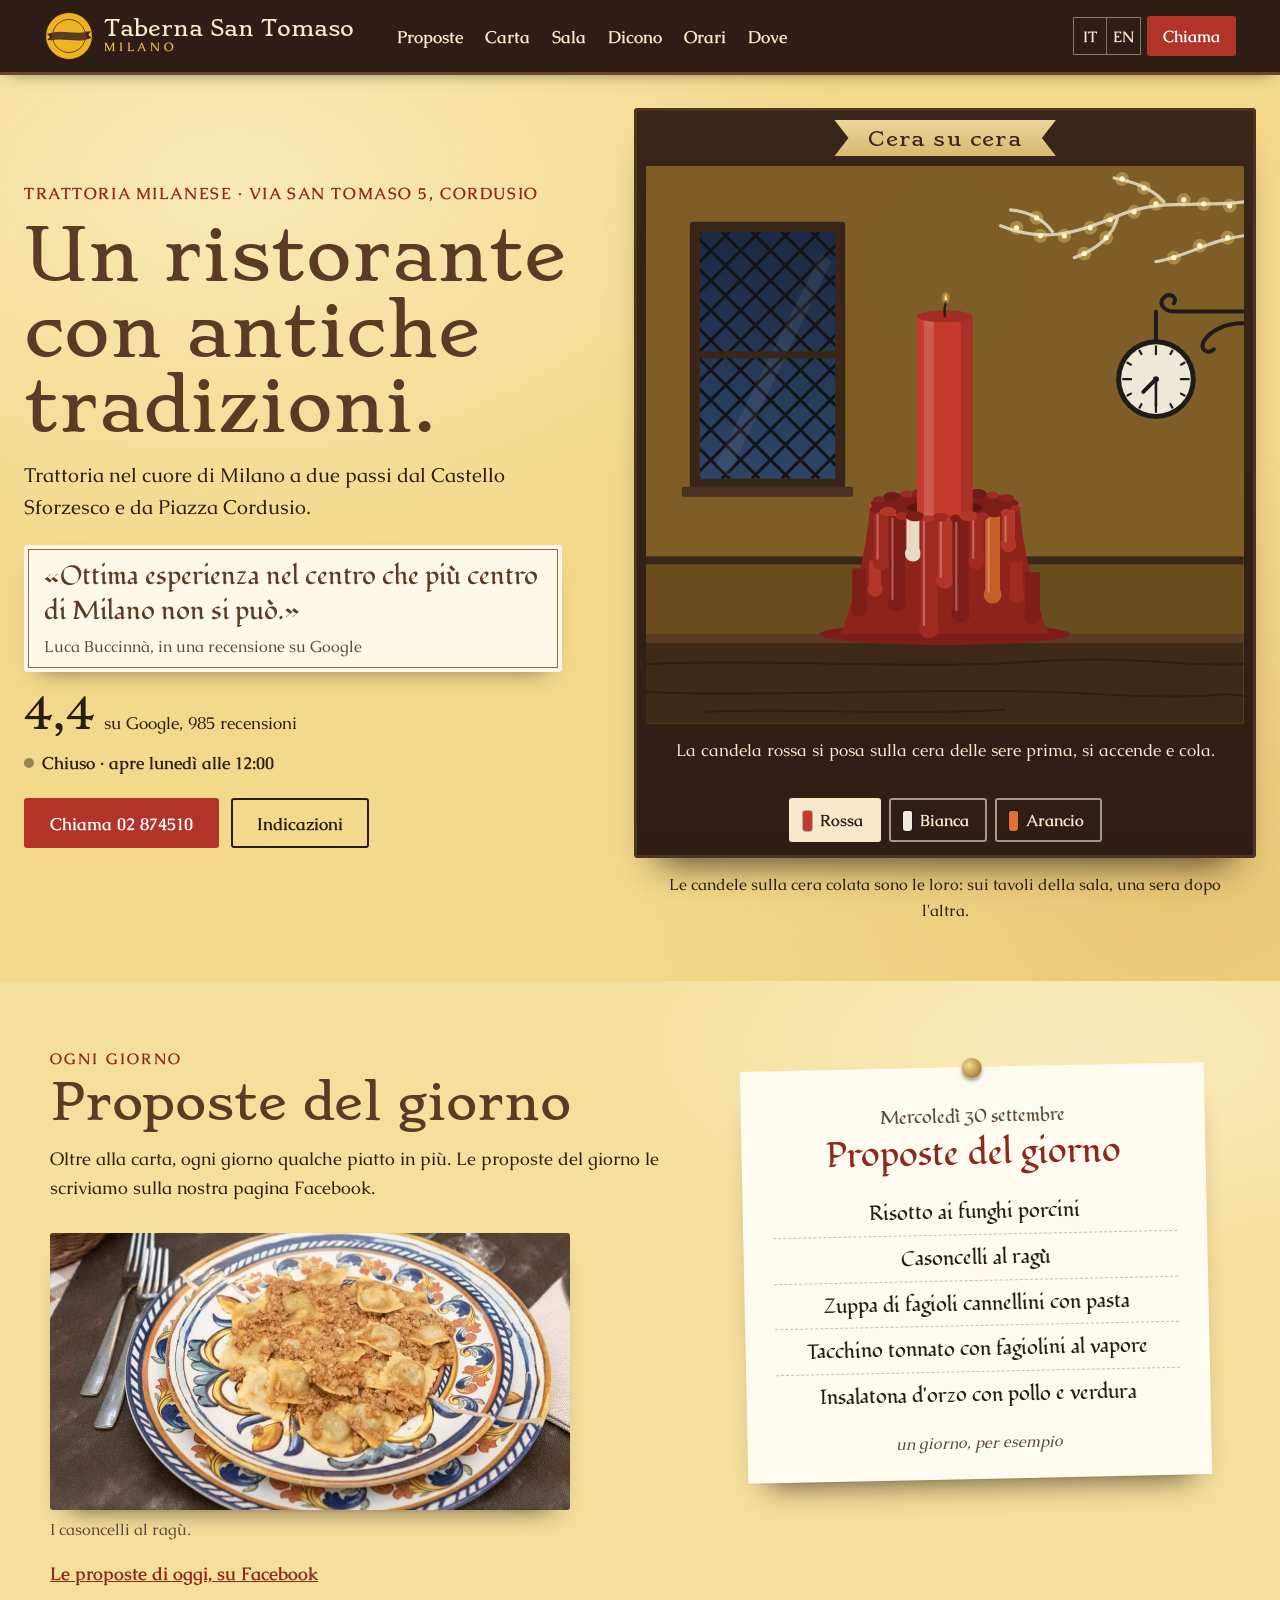
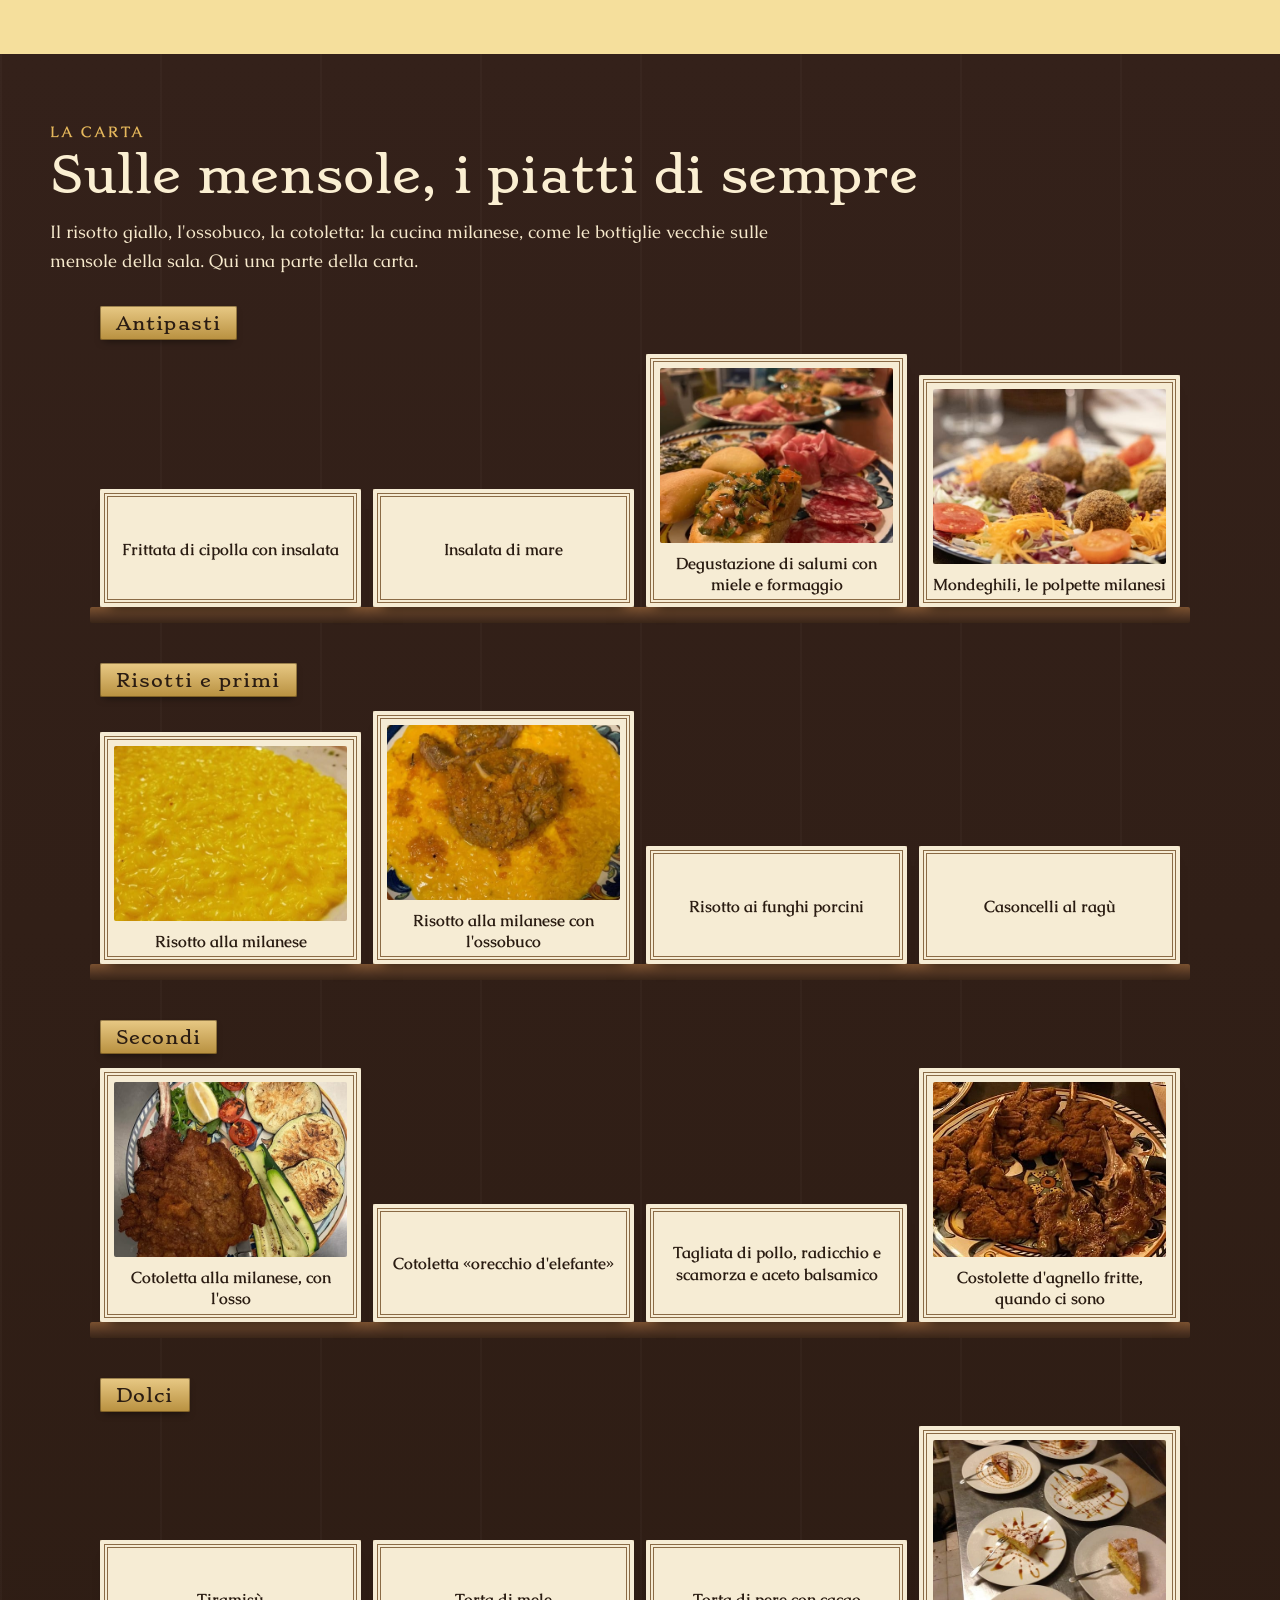
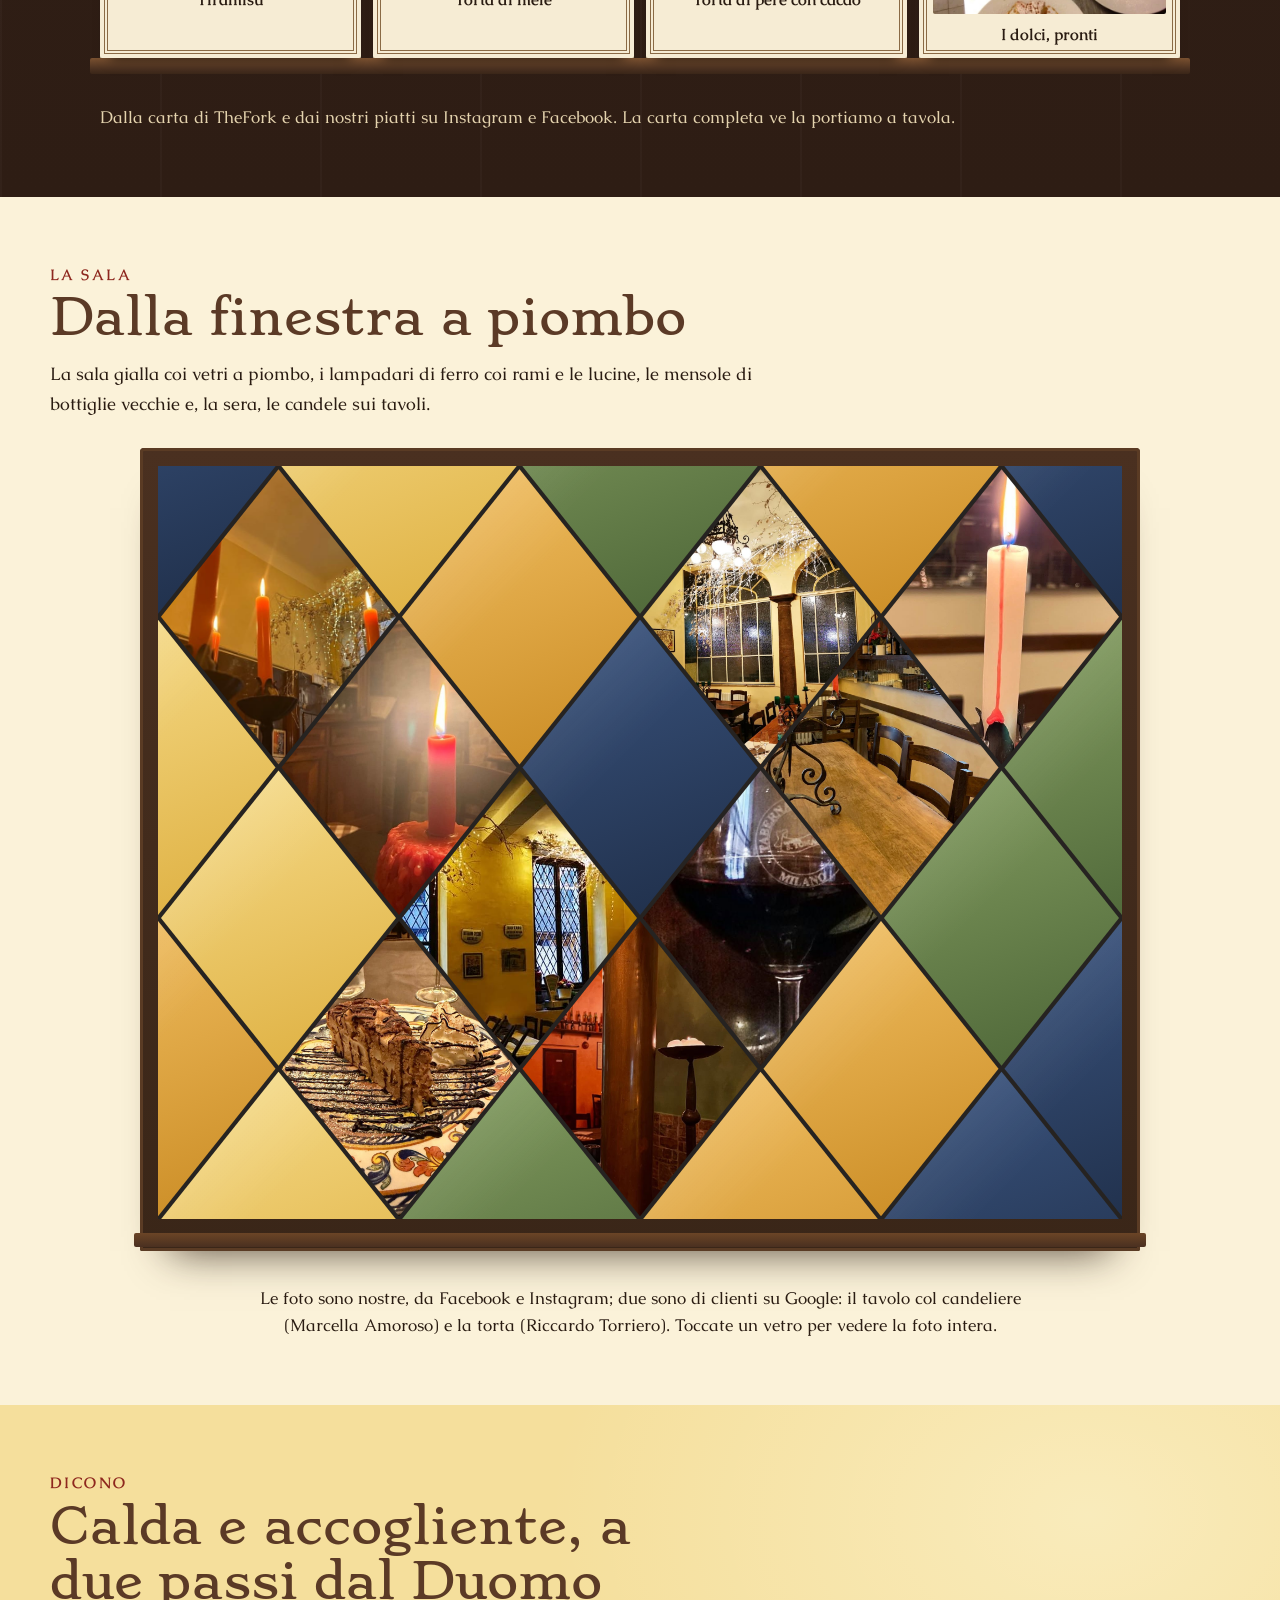
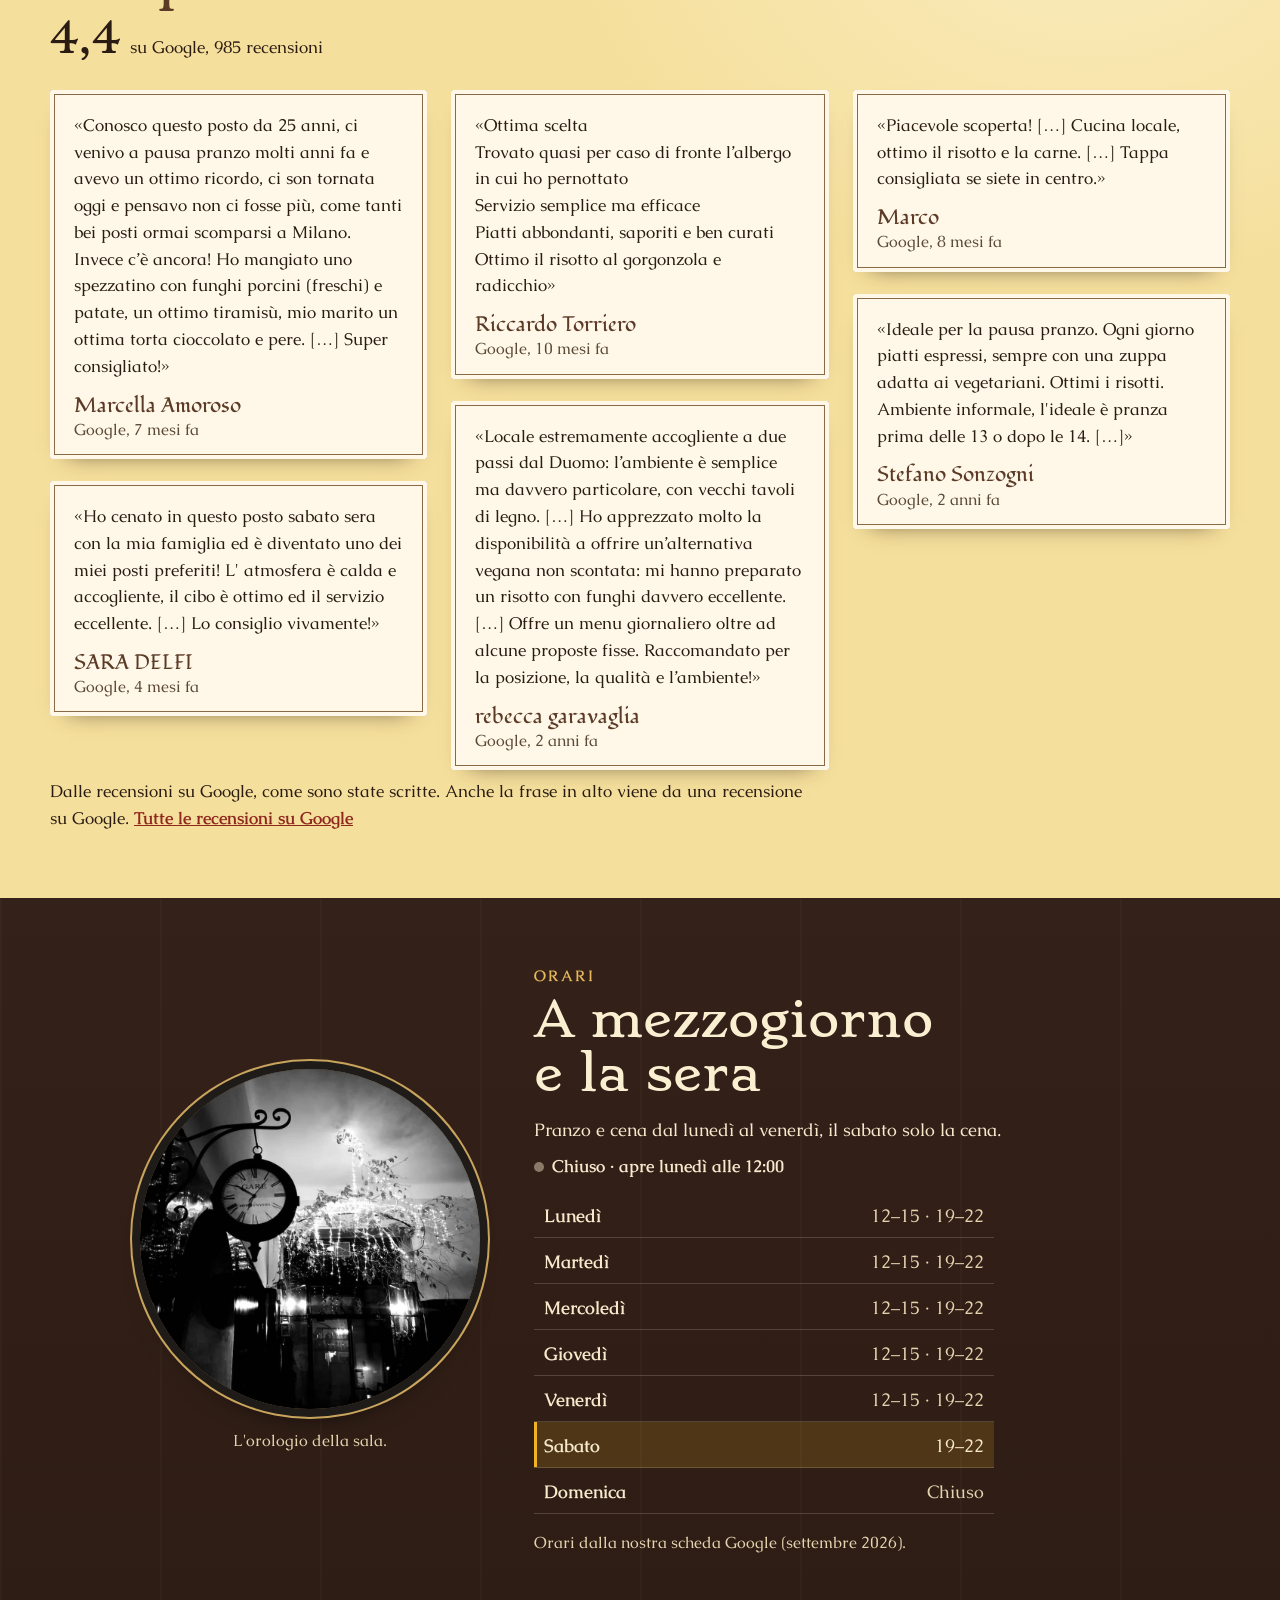
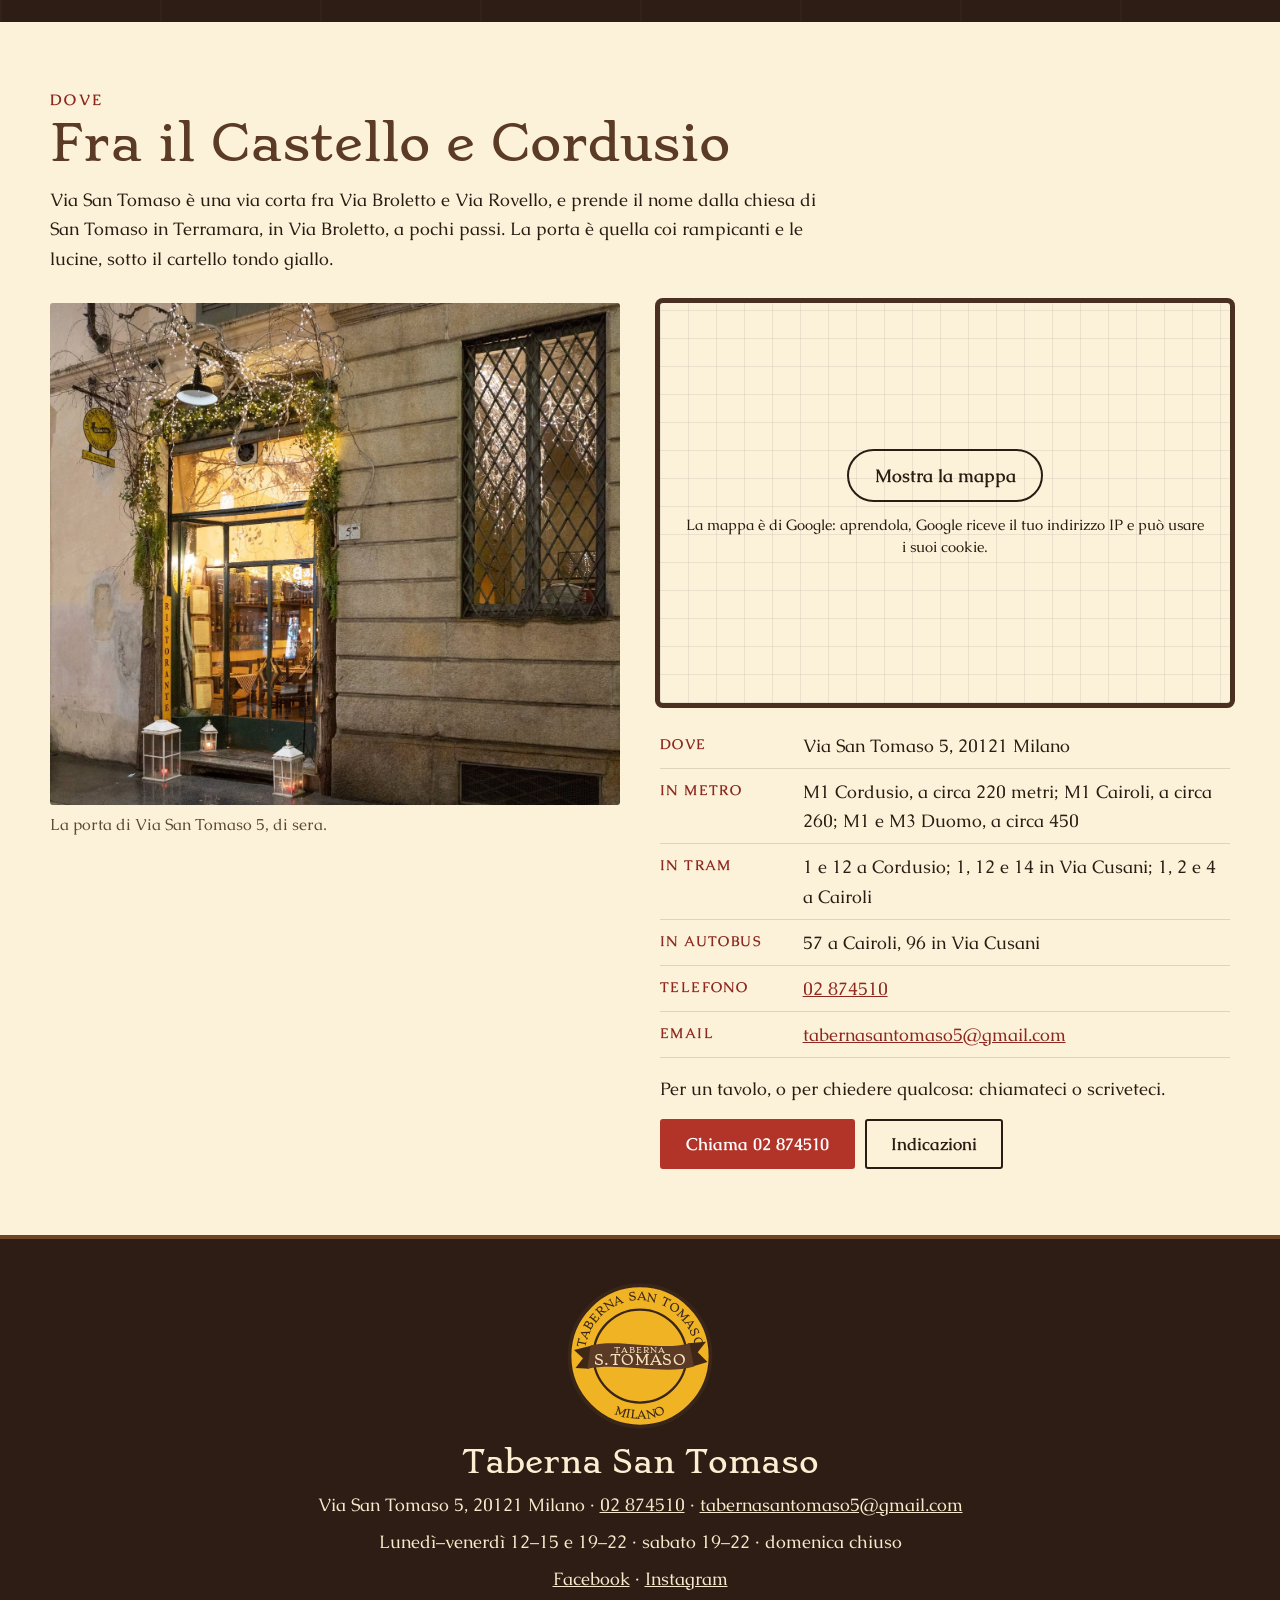
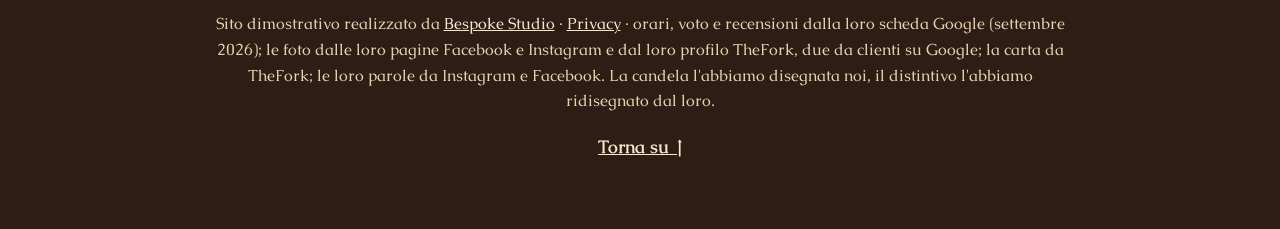
==== commit f587b174: "Privacy e pulizia: caratteri sul sito, mappa al clic, informativa, noindex - caratteri copiati nel s" ====
--- a/index.html
+++ b/index.html
@@ -3,6 +3,7 @@
 <head>
 <meta charset="utf-8">
 <meta name="viewport" content="width=device-width, initial-scale=1">
+<meta name="robots" content="noindex">
 <script>(function(){var r=document.documentElement;r.classList.remove('no-js');
 /* la firma: finché main.js non parte c'è la sala senza la candela nuova; se il codice non arriva, dopo 2,5 s la candela accesa */
 try{if(!matchMedia('(prefers-reduced-motion: reduce)').matches){r.classList.add('firma-attesa');window.__attesaCera=setTimeout(function(){r.classList.remove('firma-attesa')},2500)}}catch(e){}})()</script>
@@ -20,15 +21,66 @@
 <link rel="icon" href="img/favicon.svg" type="image/svg+xml">
 <link rel="icon" href="img/favicon-32.png" sizes="32x32" type="image/png">
 <link rel="apple-touch-icon" href="img/apple-touch-icon.png">
-<link rel="preconnect" href="https://fonts.googleapis.com">
-<link rel="preconnect" href="https://fonts.gstatic.com" crossorigin>
-<link href="https://fonts.googleapis.com/css2?family=Stoke:wght@300;400&amp;family=Fondamento&amp;family=Caudex:ital,wght@0,400;0,700;1,400&amp;display=swap" rel="stylesheet">
+<link rel="stylesheet" href="fonts/fonts.css?v=1">
 <link rel="stylesheet" href="css/styles.css?v=1">
 <script src="https://cdn.jsdelivr.net/npm/gsap@3.12.5/dist/gsap.min.js" defer></script>
 <script src="https://cdn.jsdelivr.net/npm/gsap@3.12.5/dist/ScrollTrigger.min.js" defer></script>
 <script src="js/main.js?v=1" defer></script>
 <script type="application/ld+json">
-{"@context":"https://schema.org","@type":"Restaurant","name":"Taberna San Tomaso","description":"Trattoria milanese in Via San Tomaso 5 a Milano, fra Cordusio e il Castello Sforzesco: risotto alla milanese, ossobuco, cotoletta, le proposte del giorno.","url":"https://rotenzark.github.io/taberna-san-tomaso/","image":"https://rotenzark.github.io/taberna-san-tomaso/img/og.jpg","telephone":"+39 02 874510","email":"tabernasantomaso5@gmail.com","servesCuisine":["Milanese","Italiana"],"address":{"@type":"PostalAddress","streetAddress":"Via San Tomaso 5","postalCode":"20121","addressLocality":"Milano","addressRegion":"MI","addressCountry":"IT"},"geo":{"@type":"GeoCoordinates","latitude":45.4671749,"longitude":9.1848649},"openingHoursSpecification":[{"@type":"OpeningHoursSpecification","dayOfWeek":["Monday","Tuesday","Wednesday","Thursday","Friday"],"opens":"12:00","closes":"15:00"},{"@type":"OpeningHoursSpecification","dayOfWeek":["Monday","Tuesday","Wednesday","Thursday","Friday","Saturday"],"opens":"19:00","closes":"22:00"}],"aggregateRating":{"@type":"AggregateRating","ratingValue":"4.4","reviewCount":"985","bestRating":"5"}}
+{
+  "@context": "https://schema.org",
+  "@type": "Restaurant",
+  "name": "Taberna San Tomaso",
+  "description": "Trattoria milanese in Via San Tomaso 5 a Milano, fra Cordusio e il Castello Sforzesco: risotto alla milanese, ossobuco, cotoletta, le proposte del giorno.",
+  "url": "https://rotenzark.github.io/taberna-san-tomaso/",
+  "image": "https://rotenzark.github.io/taberna-san-tomaso/img/og.jpg",
+  "telephone": "+39 02 874510",
+  "email": "tabernasantomaso5@gmail.com",
+  "servesCuisine": [
+    "Milanese",
+    "Italiana"
+  ],
+  "address": {
+    "@type": "PostalAddress",
+    "streetAddress": "Via San Tomaso 5",
+    "postalCode": "20121",
+    "addressLocality": "Milano",
+    "addressRegion": "MI",
+    "addressCountry": "IT"
+  },
+  "geo": {
+    "@type": "GeoCoordinates",
+    "latitude": 45.4671749,
+    "longitude": 9.1848649
+  },
+  "openingHoursSpecification": [
+    {
+      "@type": "OpeningHoursSpecification",
+      "dayOfWeek": [
+        "Monday",
+        "Tuesday",
+        "Wednesday",
+        "Thursday",
+        "Friday"
+      ],
+      "opens": "12:00",
+      "closes": "15:00"
+    },
+    {
+      "@type": "OpeningHoursSpecification",
+      "dayOfWeek": [
+        "Monday",
+        "Tuesday",
+        "Wednesday",
+        "Thursday",
+        "Friday",
+        "Saturday"
+      ],
+      "opens": "19:00",
+      "closes": "22:00"
+    }
+  ]
+}
 </script>
 </head>
 <body>
@@ -79,7 +131,7 @@
       <h1 id="titolo" class="titolo" data-i18n="h.titolo">Un ristorante con antiche tradizioni.</h1>
       <p class="apertura__frase" data-i18n="h.testo">Trattoria nel cuore di Milano a due passi dal Castello Sforzesco e da Piazza Cordusio.</p>
       <blockquote class="citazione">
-        <p>«Ottima esperienza nel centro che più centro di Milano non si può.»</p>
+        <p lang="it">«Ottima esperienza nel centro che più centro di Milano non si può.»</p>
         <footer data-i18n="h.chi">Luca Buccinnà, in una recensione su Google</footer>
       </blockquote>
       <p class="voto"><b class="voto__n">4,4</b> <span class="voto__su" data-i18n="h.google">su Google, 985 recensioni</span></p>
@@ -291,12 +343,12 @@
     <h2 id="diconoT" class="capitolo__titolo" data-i18n="d.titolo">Calda e accogliente, a due passi dal Duomo</h2>
     <p class="voto voto--sezione"><b class="voto__n">4,4</b> <span class="voto__su" data-i18n="d.google">su Google, 985 recensioni</span></p>
     <ul class="recensioni">
-      <li class="recensione reveal"><p class="recensione__testo">«Conosco questo posto da 25 anni, ci venivo a pausa pranzo molti anni fa e avevo un ottimo ricordo, ci son tornata oggi e pensavo non ci fosse più, come tanti bei posti ormai scomparsi a Milano. Invece c’è ancora! Ho mangiato uno spezzatino con funghi porcini (freschi) e patate, un ottimo tiramisù, mio marito un ottima torta cioccolato e pere. […] Super consigliato!»</p><p class="recensione__chi"><b>Marcella Amoroso</b> <span data-i18n="d.g7m">Google, 7 mesi fa</span></p></li>
-      <li class="recensione reveal"><p class="recensione__testo">«Ho cenato in questo posto sabato sera con la mia famiglia ed è diventato uno dei miei posti preferiti! L' atmosfera è calda e accogliente, il cibo è ottimo ed il servizio eccellente. […] Lo consiglio vivamente!»</p><p class="recensione__chi"><b>SARA DELFI</b> <span data-i18n="d.g4m">Google, 4 mesi fa</span></p></li>
+      <li class="recensione reveal"><p lang="it" class="recensione__testo">«Conosco questo posto da 25 anni, ci venivo a pausa pranzo molti anni fa e avevo un ottimo ricordo, ci son tornata oggi e pensavo non ci fosse più, come tanti bei posti ormai scomparsi a Milano. Invece c’è ancora! Ho mangiato uno spezzatino con funghi porcini (freschi) e patate, un ottimo tiramisù, mio marito un ottima torta cioccolato e pere. […] Super consigliato!»</p><p class="recensione__chi"><b>Marcella Amoroso</b> <span data-i18n="d.g7m">Google, 7 mesi fa</span></p></li>
+      <li class="recensione reveal"><p lang="it" class="recensione__testo">«Ho cenato in questo posto sabato sera con la mia famiglia ed è diventato uno dei miei posti preferiti! L' atmosfera è calda e accogliente, il cibo è ottimo ed il servizio eccellente. […] Lo consiglio vivamente!»</p><p class="recensione__chi"><b>SARA DELFI</b> <span data-i18n="d.g4m">Google, 4 mesi fa</span></p></li>
       <li class="recensione reveal"><p class="recensione__testo">«Ottima scelta<br>Trovato quasi per caso di fronte l’albergo in cui ho pernottato<br>Servizio semplice ma efficace<br>Piatti abbondanti, saporiti e ben curati<br>Ottimo il risotto al gorgonzola e radicchio»</p><p class="recensione__chi"><b>Riccardo Torriero</b> <span data-i18n="d.g10m">Google, 10 mesi fa</span></p></li>
-      <li class="recensione reveal"><p class="recensione__testo">«Locale estremamente accogliente a due passi dal Duomo: l’ambiente è semplice ma davvero particolare, con vecchi tavoli di legno. […] Ho apprezzato molto la disponibilità a offrire un’alternativa vegana non scontata: mi hanno preparato un risotto con funghi davvero eccellente. […] Offre un menu giornaliero oltre ad alcune proposte fisse. Raccomandato per la posizione, la qualità e l’ambiente!»</p><p class="recensione__chi"><b>rebecca garavaglia</b> <span data-i18n="d.g2a">Google, 2 anni fa</span></p></li>
-      <li class="recensione reveal"><p class="recensione__testo">«Piacevole scoperta! […] Cucina locale, ottimo il risotto e la carne. […] Tappa consigliata se siete in centro.»</p><p class="recensione__chi"><b>Marco</b> <span data-i18n="d.g8m">Google, 8 mesi fa</span></p></li>
-      <li class="recensione reveal"><p class="recensione__testo">«Ideale per la pausa pranzo. Ogni giorno piatti espressi, sempre con una zuppa adatta ai vegetariani. Ottimi i risotti. Ambiente informale, l'ideale è pranza prima delle 13 o dopo le 14. […]»</p><p class="recensione__chi"><b>Stefano Sonzogni</b> <span data-i18n="d.g2a">Google, 2 anni fa</span></p></li>
+      <li class="recensione reveal"><p lang="it" class="recensione__testo">«Locale estremamente accogliente a due passi dal Duomo: l’ambiente è semplice ma davvero particolare, con vecchi tavoli di legno. […] Ho apprezzato molto la disponibilità a offrire un’alternativa vegana non scontata: mi hanno preparato un risotto con funghi davvero eccellente. […] Offre un menu giornaliero oltre ad alcune proposte fisse. Raccomandato per la posizione, la qualità e l’ambiente!»</p><p class="recensione__chi"><b>rebecca garavaglia</b> <span data-i18n="d.g2a">Google, 2 anni fa</span></p></li>
+      <li class="recensione reveal"><p lang="it" class="recensione__testo">«Piacevole scoperta! […] Cucina locale, ottimo il risotto e la carne. […] Tappa consigliata se siete in centro.»</p><p class="recensione__chi"><b>Marco</b> <span data-i18n="d.g8m">Google, 8 mesi fa</span></p></li>
+      <li class="recensione reveal"><p lang="it" class="recensione__testo">«Ideale per la pausa pranzo. Ogni giorno piatti espressi, sempre con una zuppa adatta ai vegetariani. Ottimi i risotti. Ambiente informale, l'ideale è pranza prima delle 13 o dopo le 14. […]»</p><p class="recensione__chi"><b>Stefano Sonzogni</b> <span data-i18n="d.g2a">Google, 2 anni fa</span></p></li>
     </ul>
     <p class="dicono__nota"><span data-i18n="d.nota">Dalle recensioni su Google, come sono state scritte. Anche la frase in alto viene da una recensione su Google.</span> <a href="https://www.google.com/maps/search/?api=1&amp;query=Taberna+San+Tomaso%2C+Via+San+Tomaso+5%2C+20121+Milano" target="_blank" rel="noopener" data-i18n="d.tutte">Tutte le recensioni su Google</a></p>
   </section>
@@ -333,7 +385,7 @@
       <figure class="dove__porta reveal"><button type="button" class="foto" data-full="img/porta.jpg" aria-label="Ingrandisci la foto" data-i18n-aria="m.ingrandisci"><img src="img/porta.jpg" width="1400" height="1231" alt="La facciata di sera: il cartello tondo giallo sulla staffa, la porta coi rampicanti e le lucine, lo stendardo «Ristorante», le lanterne, la finestra con la grata a losanghe." data-i18n-alt="a.porta"></button><figcaption data-i18n="k.porta">La porta di Via San Tomaso 5, di sera.</figcaption></figure>
       <div class="dove__resto">
         <div class="cartina reveal">
-          <iframe title="Mappa: Taberna San Tomaso, Via San Tomaso 5, Milano" data-i18n-title="w.mappa" src="https://maps.google.com/maps?q=Taberna%20San%20Tomaso%2C%20Via%20San%20Tomaso%205%2C%2020121%20Milano&amp;z=16&amp;output=embed" width="600" height="400" loading="lazy" referrerpolicy="no-referrer-when-downgrade"></iframe>
+          <div class="mappa-clic" data-mappa-clic style="--mappa-h: 400px"><template><iframe title="Mappa: Taberna San Tomaso, Via San Tomaso 5, Milano" data-i18n-title="w.mappa" src="https://maps.google.com/maps?q=Taberna%20San%20Tomaso%2C%20Via%20San%20Tomaso%205%2C%2020121%20Milano&amp;z=16&amp;output=embed" width="600" height="400" loading="lazy" referrerpolicy="no-referrer-when-downgrade"></iframe></template><div class="mappa-clic__velo"><a class="mappa-clic__btn" href="https://www.google.com/maps/dir/?api=1&amp;destination=Taberna+San+Tomaso%2C+Via+San+Tomaso+5%2C+20121+Milano" target="_blank" rel="noopener">Mostra la mappa</a><p class="mappa-clic__nota">La mappa è di Google: aprendola, Google riceve il tuo indirizzo IP e può usare i suoi cookie.</p></div></div>
         </div>
         <dl class="indirizzo">
           <div><dt data-i18n="w.dove">Dove</dt><dd data-i18n="w.dovev">Via San Tomaso 5, 20121 Milano</dd></div>
@@ -367,7 +419,7 @@
     <p class="piede__dove">Via San Tomaso 5, 20121 Milano · <a href="tel:+3902874510" class="intero">02 874510</a> · <a href="mailto:tabernasantomaso5@gmail.com">tabernasantomaso5@gmail.com</a></p>
     <p class="piede__orario" data-i18n="f2.orario">Lunedì–venerdì 12–15 e 19–22 · sabato 19–22 · domenica chiuso</p>
     <p class="piede__social"><a href="https://www.facebook.com/ristorantesantomaso" target="_blank" rel="noopener">Facebook</a> · <a href="https://www.instagram.com/tabernasantomaso/" target="_blank" rel="noopener">Instagram</a></p>
-    <p class="piede__cred" data-i18n="f2.cred">Sito dimostrativo realizzato da <a href="https://bespokestud.io" rel="noopener">Bespoke Studio</a> · orari, voto e recensioni dalla loro scheda Google (settembre 2026); le foto dalle loro pagine Facebook e Instagram e dal loro profilo TheFork, due da clienti su Google; la carta da TheFork; le loro parole da Instagram e Facebook. La candela l'abbiamo disegnata noi, il distintivo l'abbiamo ridisegnato dal loro.</p>
+    <p class="piede__cred" data-i18n="f2.cred">Sito dimostrativo realizzato da <a href="https://bespokestud.io" rel="noopener">Bespoke Studio</a> · <a href="privacy.html">Privacy</a> · orari, voto e recensioni dalla loro scheda Google (settembre 2026); le foto dalle loro pagine Facebook e Instagram e dal loro profilo TheFork, due da clienti su Google; la carta da TheFork; le loro parole da Instagram e Facebook. La candela l'abbiamo disegnata noi, il distintivo l'abbiamo ridisegnato dal loro.</p>
     <p><a class="piede__su" href="#inizio" data-i18n="f2.su">Torna su ↑</a></p>
   </div>
 </footer>
@@ -382,5 +434,6 @@
   <img id="lightboxImg" src="" alt="">
 </div>
 
+<script src="js/mappa-clic.js?v=1" defer></script>
 </body>
 </html>
--- a/fonts/fonts.css
+++ b/fonts/fonts.css
@@ -0,0 +1,217 @@
+/* Caratteri ospitati sul sito: nessuna richiesta a Google Fonts o Fontshare (giro privacy 1/10/2026). Licenze in LICENSE.txt. */
+/* greek-ext */
+@font-face {
+  font-family: 'Caudex';
+  font-style: italic;
+  font-weight: 400;
+  font-display: swap;
+  src: url(caudex-v19-esDS311QOP6BJUr4yMKPtbo-Ew.woff2) format('woff2');
+  unicode-range: U+1F00-1FFF;
+}
+/* greek */
+@font-face {
+  font-family: 'Caudex';
+  font-style: italic;
+  font-weight: 400;
+  font-display: swap;
+  src: url(caudex-v19-esDS311QOP6BJUr4yMKAtbo-Ew.woff2) format('woff2');
+  unicode-range: U+0370-0377, U+037A-037F, U+0384-038A, U+038C, U+038E-03A1, U+03A3-03FF;
+}
+/* runic */
+@font-face {
+  font-family: 'Caudex';
+  font-style: italic;
+  font-weight: 400;
+  font-display: swap;
+  src: url(caudex-v19-esDS311QOP6BJUr4yMK3tbo-Ew.woff2) format('woff2');
+  unicode-range: U+16A0-16F8;
+}
+/* vietnamese */
+@font-face {
+  font-family: 'Caudex';
+  font-style: italic;
+  font-weight: 400;
+  font-display: swap;
+  src: url(caudex-v19-esDS311QOP6BJUr4yMKMtbo-Ew.woff2) format('woff2');
+  unicode-range: U+0102-0103, U+0110-0111, U+0128-0129, U+0168-0169, U+01A0-01A1, U+01AF-01B0, U+0300-0301, U+0303-0304, U+0308-0309, U+0323, U+0329, U+1EA0-1EF9, U+20AB;
+}
+/* latin-ext */
+@font-face {
+  font-family: 'Caudex';
+  font-style: italic;
+  font-weight: 400;
+  font-display: swap;
+  src: url(caudex-v19-esDS311QOP6BJUr4yMKNtbo-Ew.woff2) format('woff2');
+  unicode-range: U+0100-02BA, U+02BD-02C5, U+02C7-02CC, U+02CE-02D7, U+02DD-02FF, U+0304, U+0308, U+0329, U+1D00-1DBF, U+1E00-1E9F, U+1EF2-1EFF, U+2020, U+20A0-20AB, U+20AD-20C0, U+2113, U+2C60-2C7F, U+A720-A7FF;
+}
+/* latin */
+@font-face {
+  font-family: 'Caudex';
+  font-style: italic;
+  font-weight: 400;
+  font-display: swap;
+  src: url(caudex-v19-esDS311QOP6BJUr4yMKDtbo.woff2) format('woff2');
+  unicode-range: U+0000-00FF, U+0131, U+0152-0153, U+02BB-02BC, U+02C6, U+02DA, U+02DC, U+0304, U+0308, U+0329, U+2000-206F, U+20AC, U+2122, U+2191, U+2193, U+2212, U+2215, U+FEFF, U+FFFD;
+}
+/* greek-ext */
+@font-face {
+  font-family: 'Caudex';
+  font-style: normal;
+  font-weight: 400;
+  font-display: swap;
+  src: url(caudex-v19-esDQ311QOP6BJUr4wfKBrb4.woff2) format('woff2');
+  unicode-range: U+1F00-1FFF;
+}
+/* greek */
+@font-face {
+  font-family: 'Caudex';
+  font-style: normal;
+  font-weight: 400;
+  font-display: swap;
+  src: url(caudex-v19-esDQ311QOP6BJUr4zvKBrb4.woff2) format('woff2');
+  unicode-range: U+0370-0377, U+037A-037F, U+0384-038A, U+038C, U+038E-03A1, U+03A3-03FF;
+}
+/* runic */
+@font-face {
+  font-family: 'Caudex';
+  font-style: normal;
+  font-weight: 400;
+  font-display: swap;
+  src: url(caudex-v19-esDQ311QOP6BJUr4-fKBrb4.woff2) format('woff2');
+  unicode-range: U+16A0-16F8;
+}
+/* vietnamese */
+@font-face {
+  font-family: 'Caudex';
+  font-style: normal;
+  font-weight: 400;
+  font-display: swap;
+  src: url(caudex-v19-esDQ311QOP6BJUr4wvKBrb4.woff2) format('woff2');
+  unicode-range: U+0102-0103, U+0110-0111, U+0128-0129, U+0168-0169, U+01A0-01A1, U+01AF-01B0, U+0300-0301, U+0303-0304, U+0308-0309, U+0323, U+0329, U+1EA0-1EF9, U+20AB;
+}
+/* latin-ext */
+@font-face {
+  font-family: 'Caudex';
+  font-style: normal;
+  font-weight: 400;
+  font-display: swap;
+  src: url(caudex-v19-esDQ311QOP6BJUr4w_KBrb4.woff2) format('woff2');
+  unicode-range: U+0100-02BA, U+02BD-02C5, U+02C7-02CC, U+02CE-02D7, U+02DD-02FF, U+0304, U+0308, U+0329, U+1D00-1DBF, U+1E00-1E9F, U+1EF2-1EFF, U+2020, U+20A0-20AB, U+20AD-20C0, U+2113, U+2C60-2C7F, U+A720-A7FF;
+}
+/* latin */
+@font-face {
+  font-family: 'Caudex';
+  font-style: normal;
+  font-weight: 400;
+  font-display: swap;
+  src: url(caudex-v19-esDQ311QOP6BJUr4zfKB.woff2) format('woff2');
+  unicode-range: U+0000-00FF, U+0131, U+0152-0153, U+02BB-02BC, U+02C6, U+02DA, U+02DC, U+0304, U+0308, U+0329, U+2000-206F, U+20AC, U+2122, U+2191, U+2193, U+2212, U+2215, U+FEFF, U+FFFD;
+}
+/* greek-ext */
+@font-face {
+  font-family: 'Caudex';
+  font-style: normal;
+  font-weight: 700;
+  font-display: swap;
+  src: url(caudex-v19-esDT311QOP6BJUrwdteUnp8DKpE.woff2) format('woff2');
+  unicode-range: U+1F00-1FFF;
+}
+/* greek */
+@font-face {
+  font-family: 'Caudex';
+  font-style: normal;
+  font-weight: 700;
+  font-display: swap;
+  src: url(caudex-v19-esDT311QOP6BJUrwdteUkZ8DKpE.woff2) format('woff2');
+  unicode-range: U+0370-0377, U+037A-037F, U+0384-038A, U+038C, U+038E-03A1, U+03A3-03FF;
+}
+/* runic */
+@font-face {
+  font-family: 'Caudex';
+  font-style: normal;
+  font-weight: 700;
+  font-display: swap;
+  src: url(caudex-v19-esDT311QOP6BJUrwdteUpp8DKpE.woff2) format('woff2');
+  unicode-range: U+16A0-16F8;
+}
+/* vietnamese */
+@font-face {
+  font-family: 'Caudex';
+  font-style: normal;
+  font-weight: 700;
+  font-display: swap;
+  src: url(caudex-v19-esDT311QOP6BJUrwdteUnZ8DKpE.woff2) format('woff2');
+  unicode-range: U+0102-0103, U+0110-0111, U+0128-0129, U+0168-0169, U+01A0-01A1, U+01AF-01B0, U+0300-0301, U+0303-0304, U+0308-0309, U+0323, U+0329, U+1EA0-1EF9, U+20AB;
+}
+/* latin-ext */
+@font-face {
+  font-family: 'Caudex';
+  font-style: normal;
+  font-weight: 700;
+  font-display: swap;
+  src: url(caudex-v19-esDT311QOP6BJUrwdteUnJ8DKpE.woff2) format('woff2');
+  unicode-range: U+0100-02BA, U+02BD-02C5, U+02C7-02CC, U+02CE-02D7, U+02DD-02FF, U+0304, U+0308, U+0329, U+1D00-1DBF, U+1E00-1E9F, U+1EF2-1EFF, U+2020, U+20A0-20AB, U+20AD-20C0, U+2113, U+2C60-2C7F, U+A720-A7FF;
+}
+/* latin */
+@font-face {
+  font-family: 'Caudex';
+  font-style: normal;
+  font-weight: 700;
+  font-display: swap;
+  src: url(caudex-v19-esDT311QOP6BJUrwdteUkp8D.woff2) format('woff2');
+  unicode-range: U+0000-00FF, U+0131, U+0152-0153, U+02BB-02BC, U+02C6, U+02DA, U+02DC, U+0304, U+0308, U+0329, U+2000-206F, U+20AC, U+2122, U+2191, U+2193, U+2212, U+2215, U+FEFF, U+FFFD;
+}
+/* latin-ext */
+@font-face {
+  font-family: 'Fondamento';
+  font-style: normal;
+  font-weight: 400;
+  font-display: swap;
+  src: url(fondamento-v22-4UaHrEJGsxNmFTPDnkaJ96Tp56N1.woff2) format('woff2');
+  unicode-range: U+0100-02BA, U+02BD-02C5, U+02C7-02CC, U+02CE-02D7, U+02DD-02FF, U+0304, U+0308, U+0329, U+1D00-1DBF, U+1E00-1E9F, U+1EF2-1EFF, U+2020, U+20A0-20AB, U+20AD-20C0, U+2113, U+2C60-2C7F, U+A720-A7FF;
+}
+/* latin */
+@font-face {
+  font-family: 'Fondamento';
+  font-style: normal;
+  font-weight: 400;
+  font-display: swap;
+  src: url(fondamento-v22-4UaHrEJGsxNmFTPDnkaJ96rp5w.woff2) format('woff2');
+  unicode-range: U+0000-00FF, U+0131, U+0152-0153, U+02BB-02BC, U+02C6, U+02DA, U+02DC, U+0304, U+0308, U+0329, U+2000-206F, U+20AC, U+2122, U+2191, U+2193, U+2212, U+2215, U+FEFF, U+FFFD;
+}
+/* latin-ext */
+@font-face {
+  font-family: 'Stoke';
+  font-style: normal;
+  font-weight: 300;
+  font-display: swap;
+  src: url(stoke-v26-z7NXdRb7aTMfKNvFVjxL9JnsTQ.woff2) format('woff2');
+  unicode-range: U+0100-02BA, U+02BD-02C5, U+02C7-02CC, U+02CE-02D7, U+02DD-02FF, U+0304, U+0308, U+0329, U+1D00-1DBF, U+1E00-1E9F, U+1EF2-1EFF, U+2020, U+20A0-20AB, U+20AD-20C0, U+2113, U+2C60-2C7F, U+A720-A7FF;
+}
+/* latin */
+@font-face {
+  font-family: 'Stoke';
+  font-style: normal;
+  font-weight: 300;
+  font-display: swap;
+  src: url(stoke-v26-z7NXdRb7aTMfKNvFVjxF9Jk.woff2) format('woff2');
+  unicode-range: U+0000-00FF, U+0131, U+0152-0153, U+02BB-02BC, U+02C6, U+02DA, U+02DC, U+0304, U+0308, U+0329, U+2000-206F, U+20AC, U+2122, U+2191, U+2193, U+2212, U+2215, U+FEFF, U+FFFD;
+}
+/* latin-ext */
+@font-face {
+  font-family: 'Stoke';
+  font-style: normal;
+  font-weight: 400;
+  font-display: swap;
+  src: url(stoke-v26-z7NadRb7aTMfKNNgdCl61Q.woff2) format('woff2');
+  unicode-range: U+0100-02BA, U+02BD-02C5, U+02C7-02CC, U+02CE-02D7, U+02DD-02FF, U+0304, U+0308, U+0329, U+1D00-1DBF, U+1E00-1E9F, U+1EF2-1EFF, U+2020, U+20A0-20AB, U+20AD-20C0, U+2113, U+2C60-2C7F, U+A720-A7FF;
+}
+/* latin */
+@font-face {
+  font-family: 'Stoke';
+  font-style: normal;
+  font-weight: 400;
+  font-display: swap;
+  src: url(stoke-v26-z7NadRb7aTMfKNNudCk.woff2) format('woff2');
+  unicode-range: U+0000-00FF, U+0131, U+0152-0153, U+02BB-02BC, U+02C6, U+02DA, U+02DC, U+0304, U+0308, U+0329, U+2000-206F, U+20AC, U+2122, U+2191, U+2193, U+2212, U+2215, U+FEFF, U+FFFD;
+}
--- a/css/styles.css
+++ b/css/styles.css
@@ -389,3 +389,12 @@
 .firma-attesa .scintilla[data-m="0"], .firma-attesa .fiamma[data-m="0"], .firma-attesa .luce[data-m="0"], .firma-attesa .pozza[data-m="0"] { opacity: 0; }
 .firma-attesa .cola1[data-m="0"] { stroke-dashoffset: 132px; } .firma-attesa .cola2[data-m="0"] { stroke-dashoffset: 205px; }
 /*/CERA*/
+
+/*MAPPACLIC*/
+/* la mappa Google si carica solo al clic (giro privacy 1/10/2026) */
+.mappa-clic { display: flex; align-items: center; justify-content: center; width: 100%; height: 100%; min-height: var(--mappa-h, 320px); box-sizing: border-box; padding: 24px; text-align: center; background: repeating-linear-gradient(0deg, rgba(127, 127, 127, 0.14) 0 1px, transparent 1px 28px), repeating-linear-gradient(90deg, rgba(127, 127, 127, 0.14) 0 1px, transparent 1px 28px); }
+.mappa-clic__velo { display: flex; flex-direction: column; align-items: center; gap: 12px; max-width: 32em; }
+.mappa-clic__btn { display: inline-block; padding: 0.75em 1.4em; border: 2px solid currentColor; border-radius: 999px; color: inherit; font: inherit; font-weight: 600; line-height: 1.2; text-decoration: none; background: transparent; cursor: pointer; }
+.mappa-clic__btn:hover, .mappa-clic__btn:focus-visible { text-decoration: underline; }
+.mappa-clic__nota { margin: 0; font-size: 0.85em; line-height: 1.45; }
+/*/MAPPACLIC*/
